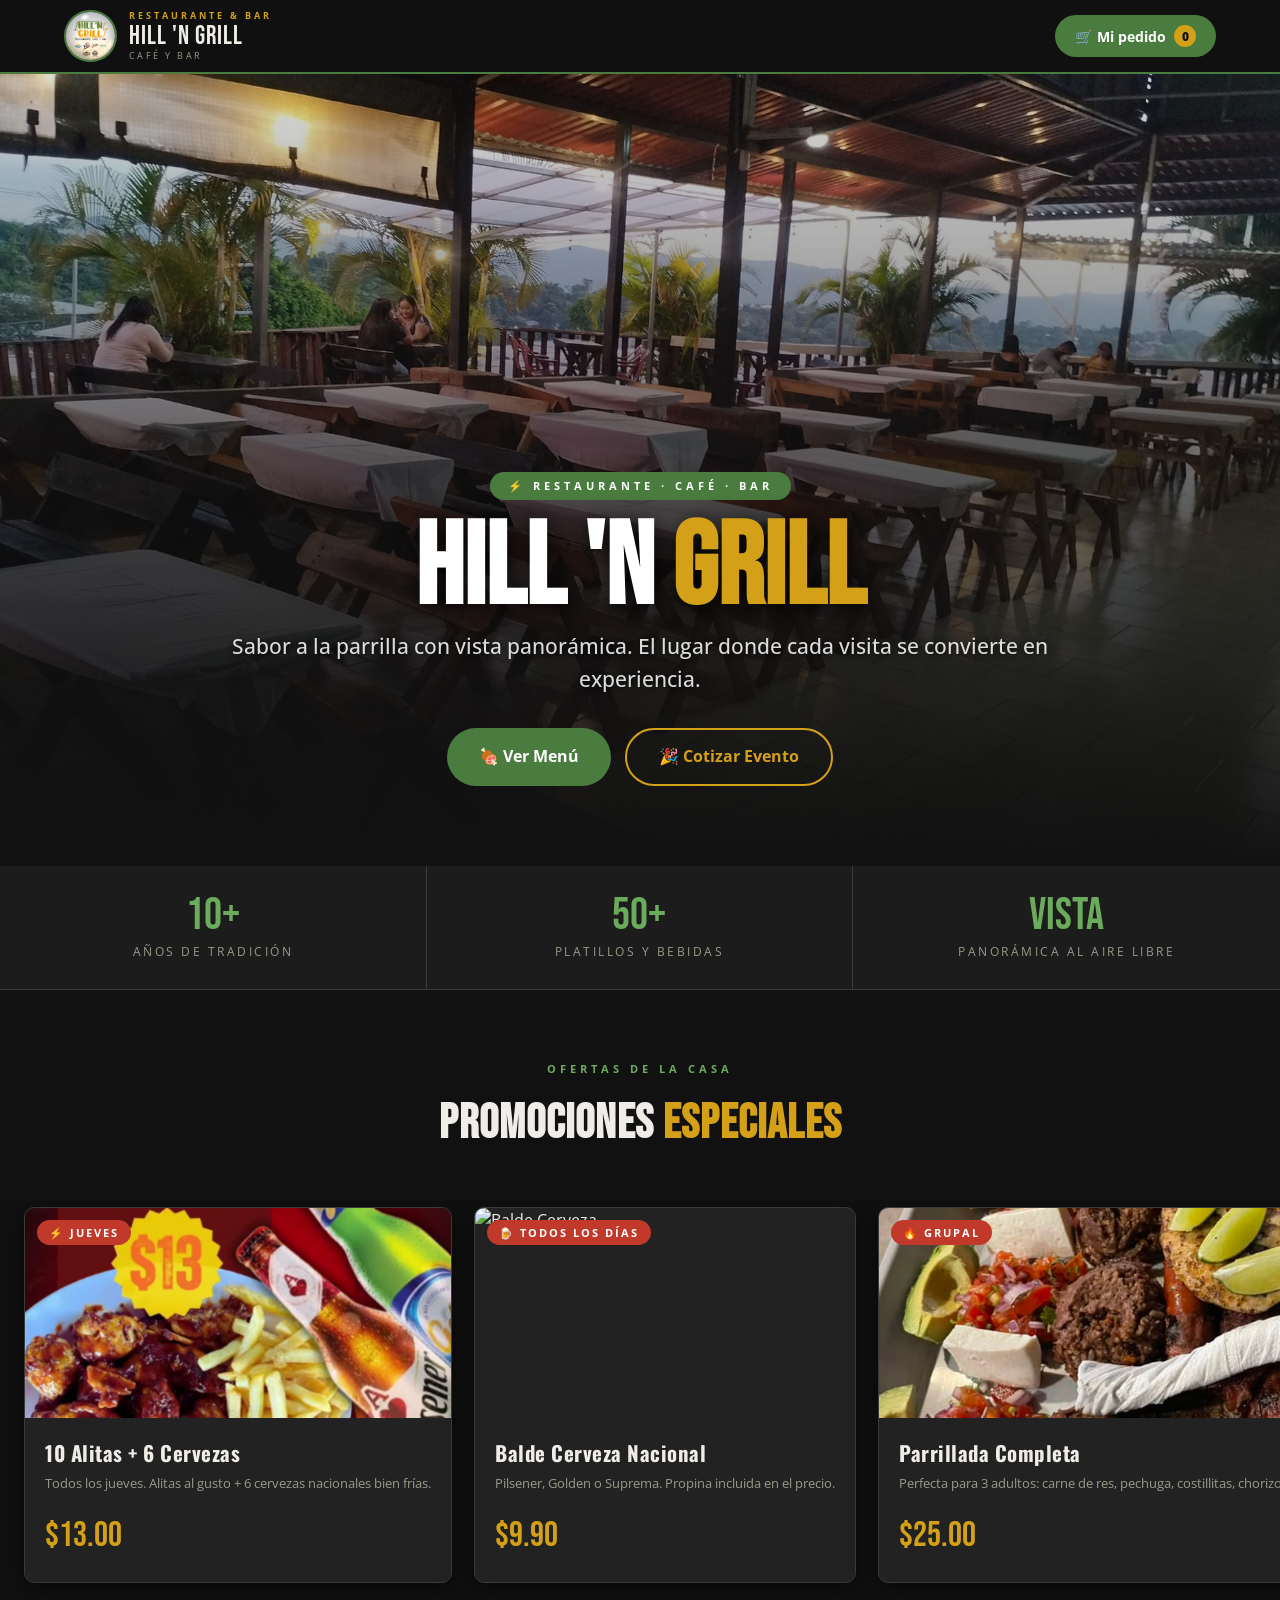
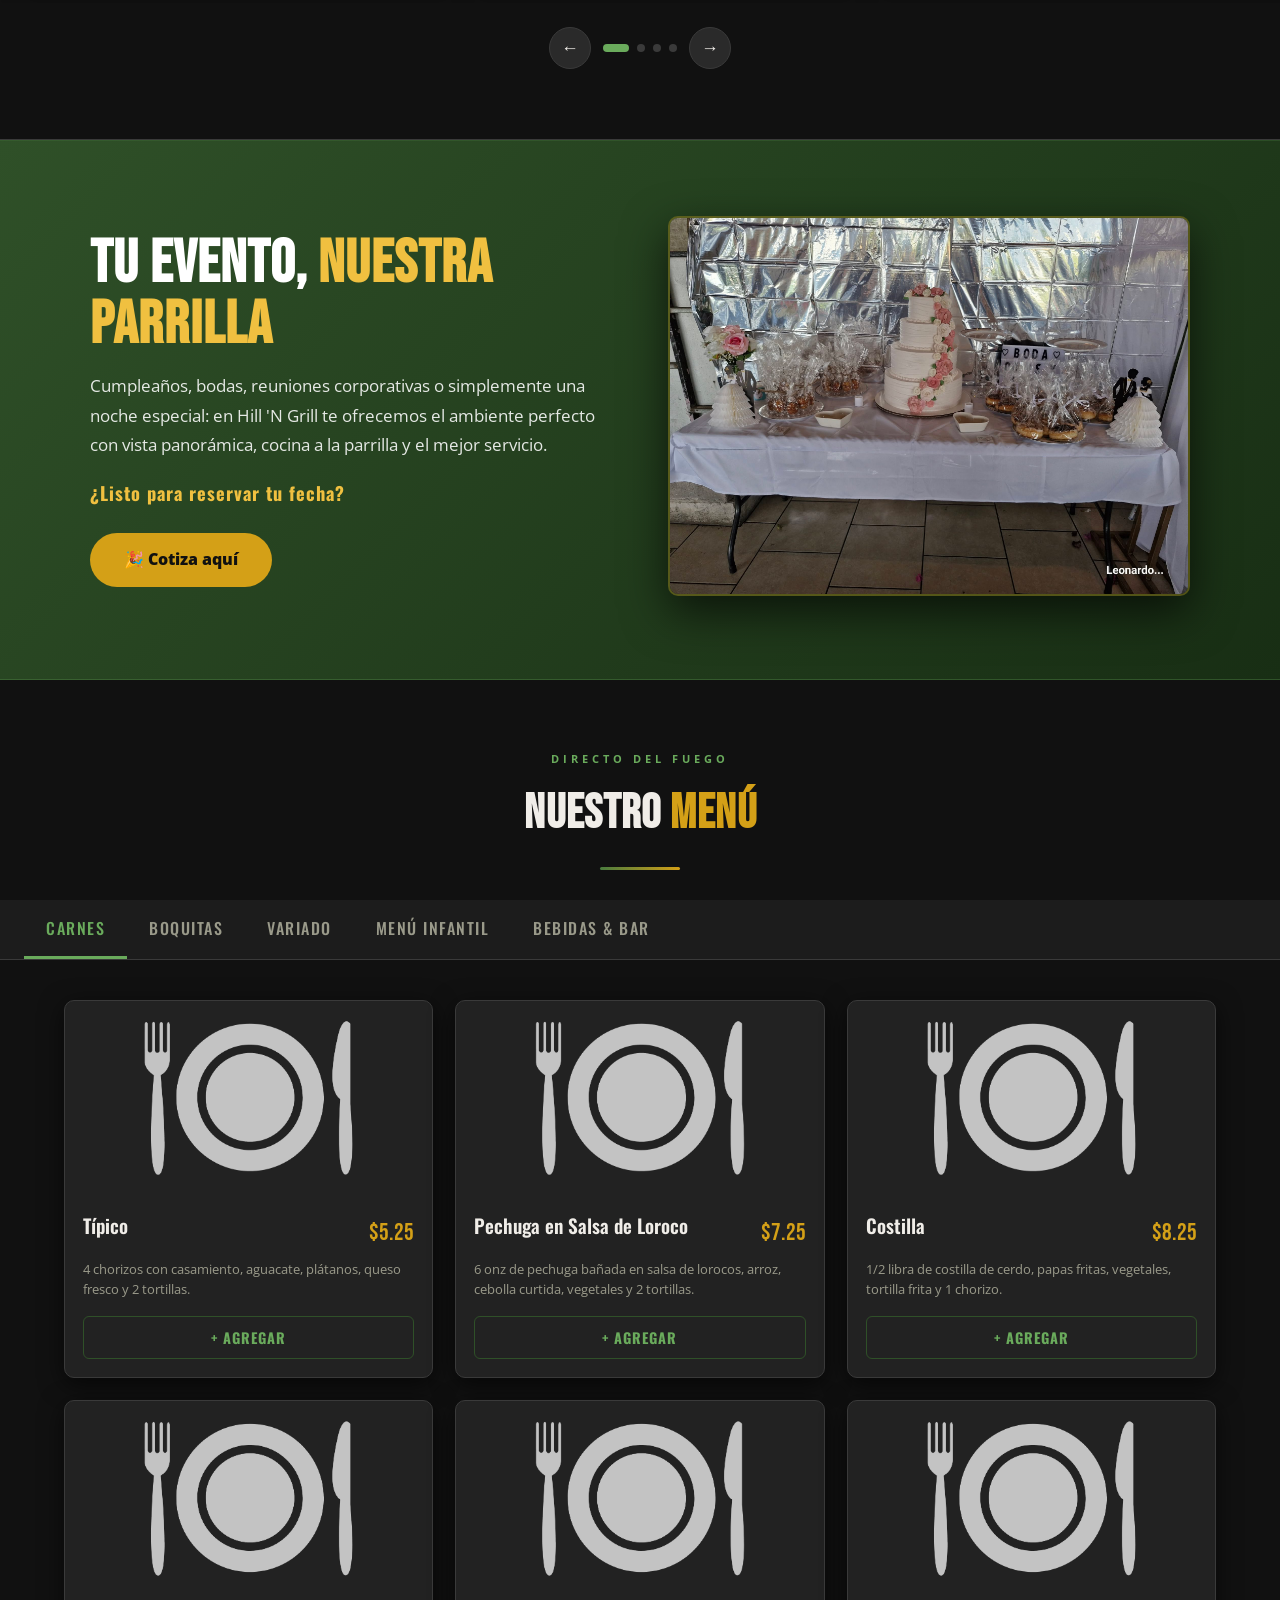
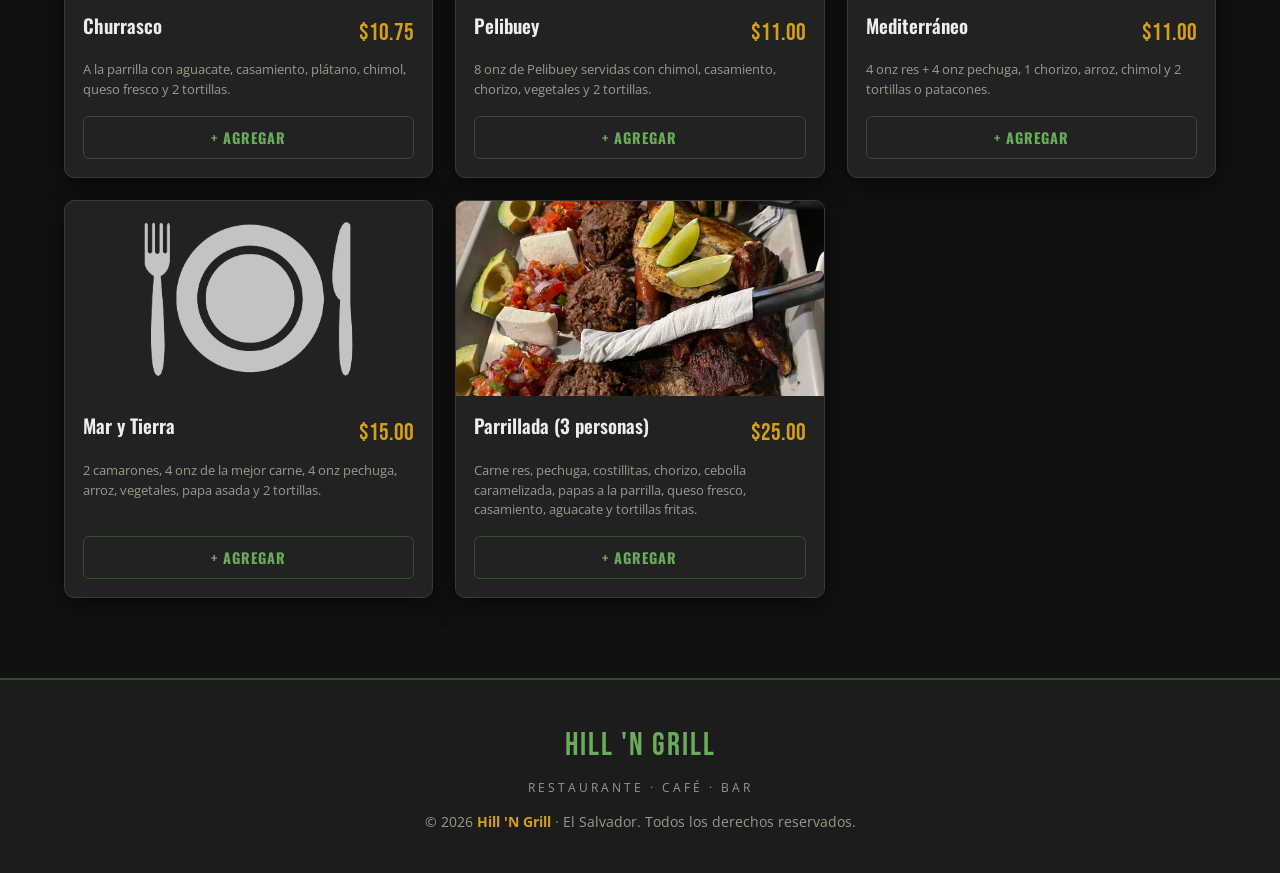
==== index.html @ b122e388 "Add files via upload" ====
<!DOCTYPE html>
<html lang="es">
<head>
    <meta charset="UTF-8">
    <meta name="viewport" content="width=device-width, initial-scale=1.0">
    <title>Hill 'N Grill | Restaurante, Café y Bar</title>
    <link rel="icon" type="image/jpg" href="img/logo.jpg">
    <link rel="stylesheet" href="style.css">
</head>
<body>

<header>
    <nav>
        <a href="#" class="logo-container">
            <img src="img/logo.jpg" alt="Hill N Grill" class="logo-img">
            <div class="logo-text-wrap">
                <span class="logo-tag">Restaurante & Bar</span>
                <span class="logo-name">Hill 'N Grill</span>
                <span class="logo-sub">Café y Bar</span>
            </div>
        </a>
        <button class="cart-btn" onclick="toggleCart()">
            🛒 Mi pedido <span class="cart-badge" id="cart-count">0</span>
        </button>
    </nav>
</header>

<main>
    <!-- HERO -->
    <section class="hero">
        <div class="hero-content">
            <span class="hero-badge">⚡ Restaurante · Café · Bar</span>
            <h1>Hill 'N <span>Grill</span></h1>
            <p class="hero-tagline">Sabor a la parrilla con vista panorámica. El lugar donde cada visita se convierte en experiencia.</p>
            <div class="hero-ctas">
                <a href="#menu" class="btn-primary">🍖 Ver Menú</a>
                <a href="cotizar/index.html" class="btn-outline">🎉 Cotizar Evento</a>
            </div>
        </div>
    </section>

    <!-- STATS -->
    <div class="stats-strip">
        <div class="stat-item">
            <div class="stat-num">10+</div>
            <div class="stat-label">Años de tradición</div>
        </div>
        <div class="stat-item">
            <div class="stat-num">50+</div>
            <div class="stat-label">Platillos y bebidas</div>
        </div>
        <div class="stat-item">
            <div class="stat-num">Vista</div>
            <div class="stat-label">Panorámica al aire libre</div>
        </div>
    </div>

    <!-- PROMOS CAROUSEL -->
    <section class="carousel-section">
        <div class="carousel-header">
            <span class="section-eyebrow">Ofertas de la casa</span>
            <h2 class="section-title">Promociones <span>Especiales</span></h2>
        </div>
        <div class="carousel-wrapper">
            <div class="carousel-track" id="carousel-track">

                <div class="promo-card">
                    <div class="promo-img-wrap">
                        <img src="img/promo.png" alt="Jueves de Alitas">
                        <span class="promo-tag">⚡ Jueves</span>
                    </div>
                    <div class="promo-body">
                        <h3 class="promo-title">10 Alitas + 6 Cervezas</h3>
                        <p class="promo-desc">Todos los jueves. Alitas al gusto + 6 cervezas nacionales bien frías.</p>
                        <div class="promo-price">$13.00</div>
                    </div>
                </div>

                <div class="promo-card">
                    <div class="promo-img-wrap">
                        <img src="img/promo_2.jpg" alt="Balde Cerveza">
                        <span class="promo-tag">🍺 Todos los días</span>
                    </div>
                    <div class="promo-body">
                        <h3 class="promo-title">Balde Cerveza Nacional</h3>
                        <p class="promo-desc">Pilsener, Golden o Suprema. Propina incluida en el precio.</p>
                        <div class="promo-price">$9.90</div>
                    </div>
                </div>

                <div class="promo-card">
                    <div class="promo-img-wrap">
                        <img src="img/parrillada.jpg" alt="Parrillada">
                        <span class="promo-tag">🔥 Grupal</span>
                    </div>
                    <div class="promo-body">
                        <h3 class="promo-title">Parrillada Completa</h3>
                        <p class="promo-desc">Perfecta para 3 adultos: carne de res, pechuga, costillitas, chorizo y todos los acompañantes.</p>
                        <div class="promo-price">$25.00</div>
                    </div>
                </div>

                <div class="promo-card">
                    <div class="promo-img-wrap">
                        <img src="img/food.png" alt="Michelada">
                        <span class="promo-tag">🌶 Especial</span>
                    </div>
                    <div class="promo-body">
                        <h3 class="promo-title">Michelada Artesanal</h3>
                        <p class="promo-desc">Mix michelada de la casa con tu cerveza favorita. La combinación perfecta.</p>
                        <div class="promo-price">$3.00</div>
                    </div>
                </div>

            </div>
        </div>
        <div class="carousel-controls">
            <button class="c-btn" onclick="moveCarousel(-1)">←</button>
            <div class="carousel-dots" id="carousel-dots"></div>
            <button class="c-btn" onclick="moveCarousel(1)">→</button>
        </div>
    </section>

    <!-- EVENTS -->
    <section class="events-section">
        <div class="events-content">
            <div class="events-text">
                <h2>Tu Evento, <span>Nuestra Parrilla</span></h2>
                <p>Cumpleaños, bodas, reuniones corporativas o simplemente una noche especial: en Hill 'N Grill te ofrecemos el ambiente perfecto con vista panorámica, cocina a la parrilla y el mejor servicio.</p>
                <h3>¿Listo para reservar tu fecha?</h3>
                <a href="cotizar/index.html" class="btn-event">🎉 Cotiza aquí</a>
            </div>
            <div class="events-image">
                <img src="img/boda.jpg" alt="Eventos en Hill N Grill">
            </div>
        </div>
    </section>

    <!-- MENU -->
    <section class="menu-section" id="menu">
        <div class="menu-header">
            <span class="section-eyebrow">Directo del fuego</span>
            <h2 class="section-title">Nuestro <span>Menú</span></h2>
            <div class="divider"></div>
        </div>

        <div class="category-tabs">
            <button class="tab-btn active" onclick="openTab(event,'tab-carnes')">Carnes</button>
            <button class="tab-btn" onclick="openTab(event,'tab-boquitas')">Boquitas</button>
            <button class="tab-btn" onclick="openTab(event,'tab-variado')">Variado</button>
            <button class="tab-btn" onclick="openTab(event,'tab-infantil')">Menú Infantil</button>
            <button class="tab-btn" onclick="openTab(event,'tab-bebidas')">Bebidas & Bar</button>
        </div>

        <div class="menu-wrapper">

            <!-- CARNES -->
            <div id="tab-carnes" class="menu-tab active">
                <div class="menu-grid">
                    <div class="product-card"><img src="img/food.png" alt="Típico" class="product-img"><div class="product-info"><div class="card-header"><span class="product-title">Típico</span><span class="product-price">$5.25</span></div><p class="product-desc">4 chorizos con casamiento, aguacate, plátanos, queso fresco y 2 tortillas.</p><button class="btn-add" onclick="addToCart('car-1','Típico',5.25)">+ Agregar</button></div></div>
                    <div class="product-card"><img src="img/food.png" alt="Pechuga" class="product-img"><div class="product-info"><div class="card-header"><span class="product-title">Pechuga en Salsa de Loroco</span><span class="product-price">$7.25</span></div><p class="product-desc">6 onz de pechuga bañada en salsa de lorocos, arroz, cebolla curtida, vegetales y 2 tortillas.</p><button class="btn-add" onclick="addToCart('car-2','Pechuga Loroco',7.25)">+ Agregar</button></div></div>
                    <div class="product-card"><img src="img/food.png" alt="Costilla" class="product-img"><div class="product-info"><div class="card-header"><span class="product-title">Costilla</span><span class="product-price">$8.25</span></div><p class="product-desc">1/2 libra de costilla de cerdo, papas fritas, vegetales, tortilla frita y 1 chorizo.</p><button class="btn-add" onclick="addToCart('car-3','Costilla',8.25)">+ Agregar</button></div></div>
                    <div class="product-card"><img src="img/food.png" alt="Churrasco" class="product-img"><div class="product-info"><div class="card-header"><span class="product-title">Churrasco</span><span class="product-price">$10.75</span></div><p class="product-desc">A la parrilla con aguacate, casamiento, plátano, chimol, queso fresco y 2 tortillas.</p><button class="btn-add" onclick="addToCart('car-4','Churrasco',10.75)">+ Agregar</button></div></div>
                    <div class="product-card"><img src="img/food.png" alt="Pelibuey" class="product-img"><div class="product-info"><div class="card-header"><span class="product-title">Pelibuey</span><span class="product-price">$11.00</span></div><p class="product-desc">8 onz de Pelibuey servidas con chimol, casamiento, chorizo, vegetales y 2 tortillas.</p><button class="btn-add" onclick="addToCart('car-5','Pelibuey',11.00)">+ Agregar</button></div></div>
                    <div class="product-card"><img src="img/food.png" alt="Mediterráneo" class="product-img"><div class="product-info"><div class="card-header"><span class="product-title">Mediterráneo</span><span class="product-price">$11.00</span></div><p class="product-desc">4 onz res + 4 onz pechuga, 1 chorizo, arroz, chimol y 2 tortillas o patacones.</p><button class="btn-add" onclick="addToCart('car-6','Mediterráneo',11.00)">+ Agregar</button></div></div>
                    <div class="product-card"><img src="img/food.png" alt="Mar y Tierra" class="product-img"><div class="product-info"><div class="card-header"><span class="product-title">Mar y Tierra</span><span class="product-price">$15.00</span></div><p class="product-desc">2 camarones, 4 onz de la mejor carne, 4 onz pechuga, arroz, vegetales, papa asada y 2 tortillas.</p><button class="btn-add" onclick="addToCart('car-7','Mar y Tierra',15.00)">+ Agregar</button></div></div>
                    <div class="product-card"><img src="img/parrillada.jpg" alt="Parrillada" class="product-img"><div class="product-info"><div class="card-header"><span class="product-title">Parrillada (3 personas)</span><span class="product-price">$25.00</span></div><p class="product-desc">Carne res, pechuga, costillitas, chorizo, cebolla caramelizada, papas a la parrilla, queso fresco, casamiento, aguacate y tortillas fritas.</p><button class="btn-add" onclick="addToCart('car-8','Parrillada',25.00)">+ Agregar</button></div></div>
                </div>
            </div>

            <!-- BOQUITAS -->
            <div id="tab-boquitas" class="menu-tab">
                <div class="menu-grid">
                    <div class="product-card"><img src="img/food.png" alt="Pescaditas" class="product-img"><div class="product-info"><div class="card-header"><span class="product-title">Pescaditas</span><span class="product-price">$4.75</span></div><p class="product-desc">Con tortilla frita y ensalada.</p><button class="btn-add" onclick="addToCart('boq-1','Pescaditas',4.75)">+ Agregar</button></div></div>
                    <div class="product-card"><img src="img/food.png" alt="De Res" class="product-img"><div class="product-info"><div class="card-header"><span class="product-title">Boquita de Res</span><span class="product-price">$6.50</span></div><p class="product-desc">Trocitos de carne de res, chorizo, queso, frijoles y tortilla frita.</p><button class="btn-add" onclick="addToCart('boq-2','Boquita Res',6.50)">+ Agregar</button></div></div>
                    <div class="product-card"><img src="img/food.png" alt="Chicharrón" class="product-img"><div class="product-info"><div class="card-header"><span class="product-title">Chicharrón</span><span class="product-price">$7.25</span></div><p class="product-desc">Chicharrones, chorizo, queso, frijoles y tortilla frita.</p><button class="btn-add" onclick="addToCart('boq-3','Chicharrón',7.25)">+ Agregar</button></div></div>
                    <div class="product-card"><img src="img/food.png" alt="Peliboquitas" class="product-img"><div class="product-info"><div class="card-header"><span class="product-title">Peliboquitas</span><span class="product-price">$8.25</span></div><p class="product-desc">Trocitos de pelibuey, frijoles, queso, chorizo y tortilla frita.</p><button class="btn-add" onclick="addToCart('boq-4','Peliboquitas',8.25)">+ Agregar</button></div></div>
                    <div class="product-card"><img src="img/food.png" alt="Costillitas" class="product-img"><div class="product-info"><div class="card-header"><span class="product-title">Costillitas de Cerdo</span><span class="product-price">$8.50</span></div><p class="product-desc">Tomatada, jalapeño, chorizo, frijoles, queso y tortilla frita.</p><button class="btn-add" onclick="addToCart('boq-5','Costillitas Cerdo',8.50)">+ Agregar</button></div></div>
                    <div class="product-card"><img src="img/food.png" alt="Mixtas" class="product-img"><div class="product-info"><div class="card-header"><span class="product-title">Mixtas</span><span class="product-price">$10.25</span></div><p class="product-desc">Carne, frijoles, pollo, chicharrón, papitas fritas, queso y tortilla frita.</p><button class="btn-add" onclick="addToCart('boq-6','Mixtas',10.25)">+ Agregar</button></div></div>
                </div>
            </div>

            <!-- VARIADO -->
            <div id="tab-variado" class="menu-tab">
                <div class="menu-grid">
                    <div class="product-card"><img src="img/food.png" alt="Sopa" class="product-img"><div class="product-info"><div class="card-header"><span class="product-title">Sopa de Gallina</span><span class="product-price">$6.25</span></div><p class="product-desc">1/4 de gallina asada a las brazas con su sopita especial, aguacate, queso-cuajada y 2 tortillas.</p><button class="btn-add" onclick="addToCart('var-1','Sopa Gallina',6.25)">+ Agregar</button></div></div>
                    <div class="product-card"><img src="img/food.png" alt="Tacos" class="product-img"><div class="product-info"><div class="card-header"><span class="product-title">Orden de Tacos</span><span class="product-price">$6.75</span></div><p class="product-desc">Ricos taquitos de res, pollo o mixtos.</p><button class="btn-add" onclick="addToCart('var-2','Orden de Tacos',6.75)">+ Agregar</button></div></div>
                    <div class="product-card"><img src="img/food.png" alt="Coctel" class="product-img"><div class="product-info"><div class="card-header"><span class="product-title">Cóctel de Camarones</span><span class="product-price">$7.00</span></div><p class="product-desc">Camarones frescos en salsa rosa. Altamente recomendado.</p><button class="btn-add" onclick="addToCart('var-3','Cóctel Camarones',7.00)">+ Agregar</button></div></div>
                    <div class="product-card"><img src="img/food.png" alt="Pupusa" class="product-img"><div class="product-info"><div class="card-header"><span class="product-title">Pupusa F/Q y R</span><span class="product-price">$1.00</span></div><p class="product-desc">Frijoles, queso y revuelta. El manjar de siempre.</p><button class="btn-add" onclick="addToCart('var-4','Pupusa',1.00)">+ Agregar</button></div></div>
                    <div class="product-card"><img src="img/food.png" alt="Pupusa Especial" class="product-img"><div class="product-info"><div class="card-header"><span class="product-title">Pupusa Especialidad</span><span class="product-price">$1.50</span></div><p class="product-desc">Pregunta por la disponibilidad del día.</p><button class="btn-add" onclick="addToCart('var-5','Pupusa Especial',1.50)">+ Agregar</button></div></div>
                    <div class="product-card"><img src="img/food.png" alt="Extras" class="product-img"><div class="product-info"><div class="card-header"><span class="product-title">Extras</span><span class="product-price">$1.50</span></div><p class="product-desc">Tortilla c/frijoles, queso asado, queso frito, chorizo, costilla, caldo de camarón, sopita de gallina, papa al horno, camarones.</p>
                        <button class="btn-add" onclick="addToCart('ext-1','Extra Tortilla c/Frijoles',1.50)">+ Tortilla c/Frijoles</button>
                        <button class="btn-add" style="margin-top:5px" onclick="addToCart('ext-2','Extra Papa al Horno',1.50)">+ Papa al Horno</button>
                    </div></div>
                </div>
            </div>

            <!-- INFANTIL -->
            <div id="tab-infantil" class="menu-tab">
                <div class="menu-grid">
                    <div class="product-card"><img src="img/food.png" alt="Papitas" class="product-img"><div class="product-info"><div class="card-header"><span class="product-title">Papitas Fritas</span><span class="product-price">$2.25</span></div><p class="product-desc">Con queso rayado y ketchup.</p><button class="btn-add" onclick="addToCart('inf-1','Papitas Fritas Infantil',2.25)">+ Agregar</button></div></div>
                    <div class="product-card"><img src="img/food.png" alt="Nachitos" class="product-img"><div class="product-info"><div class="card-header"><span class="product-title">Nachitos</span><span class="product-price">$2.75</span></div><p class="product-desc">Crujientes y bien acompañados.</p><button class="btn-add" onclick="addToCart('inf-2','Nachitos Infantil',2.75)">+ Agregar</button></div></div>
                    <div class="product-card"><img src="img/food.png" alt="Hamburguesa Infantil" class="product-img"><div class="product-info"><div class="card-header"><span class="product-title">Hamburguesa Infantil</span><span class="product-price">$4.00</span></div><p class="product-desc">De res o pollo, con o sin queso cheddar.</p><button class="btn-add" onclick="addToCart('inf-3','Hamburguesa Infantil',4.00)">+ Agregar</button></div></div>
                    <div class="product-card"><img src="img/food.png" alt="Pizza" class="product-img"><div class="product-info"><div class="card-header"><span class="product-title">Pizza Infantil</span><span class="product-price">$4.00</span></div><p class="product-desc">Las clásicas: jamón o pepperoni.</p><button class="btn-add" onclick="addToCart('inf-4','Pizza Infantil',4.00)">+ Agregar</button></div></div>
                </div>
            </div>

            <!-- BEBIDAS -->
            <div id="tab-bebidas" class="menu-tab">
                <div class="menu-grid">
                    <div class="product-card"><img src="img/food.png" alt="Agua" class="product-img"><div class="product-info"><div class="card-header"><span class="product-title">Agua / Café / Té</span><span class="product-price">$0.75–$1.00</span></div>
                        <button class="btn-add" onclick="addToCart('beb-1','Botella de Agua',0.75)">+ Agua $0.75</button>
                        <button class="btn-add" style="margin-top:5px" onclick="addToCart('beb-2','Café/Té',1.00)">+ Café / Té $1.00</button>
                    </div></div>
                    <div class="product-card"><img src="img/food.png" alt="Refrescos" class="product-img"><div class="product-info"><div class="card-header"><span class="product-title">Sodas & Refrescos</span><span class="product-price">$1.00</span></div><p class="product-desc">Sodas, té helado o jugo de naranja ($2.00).</p>
                        <button class="btn-add" onclick="addToCart('beb-3','Soda/Refresco',1.00)">+ Soda $1.00</button>
                        <button class="btn-add" style="margin-top:5px" onclick="addToCart('beb-4','Jugo de Naranja',2.00)">+ Jugo Naranja $2.00</button>
                    </div></div>
                    <div class="product-card"><img src="img/food.png" alt="Frozen" class="product-img"><div class="product-info"><div class="card-header"><span class="product-title">Frozen & Cappuccino Ice</span><span class="product-price">$2.50</span></div><p class="product-desc">Frozen de fruta o café. Limonadas $1.50. Licuados $2.00.</p><button class="btn-add" onclick="addToCart('beb-5','Frozen',2.50)">+ Frozen $2.50</button></div></div>
                    <div class="product-card"><img src="img/promo_2.jpg" alt="Cervezas" class="product-img"><div class="product-info"><div class="card-header"><span class="product-title">Cervezas</span><span class="product-price">Desde $1.50</span></div><p class="product-desc">Golden, Pilsener, Suprema $1.50 · Corona, Modelo, Stella Artois $2.00 · Miller, Smirnoff Ice $2.25.</p>
                        <button class="btn-add" onclick="addToCart('cer-1','Pilsener/Golden/Suprema',1.50)">+ Nacional $1.50</button>
                        <button class="btn-add" style="margin-top:5px" onclick="addToCart('cer-2','Corona/Modelo',2.00)">+ Importada $2.00</button>
                    </div></div>
                    <div class="product-card"><img src="img/promo_2.jpg" alt="Baldes" class="product-img"><div class="product-info"><div class="card-header"><span class="product-title">Baldes de Cerveza</span><span class="product-price">Desde $8.00</span></div><p class="product-desc">De 6: $8–$10.80 · De 8: $10–$14 · Balde especial 6 cervezas nacionales: $9.90 (propina incluida).</p>
                        <button class="btn-add" onclick="addToCart('bal-1','Balde 6 Nacionales',9.90)">+ Balde Nacional $9.90</button>
                    </div></div>
                    <div class="product-card"><img src="img/promo.png" alt="Jueves Alitas" class="product-img"><div class="product-info"><div class="card-header"><span class="product-title">Jueves de Alitas</span><span class="product-price">$13.00</span></div><p class="product-desc">10 alitas + 6 cervezas nacionales. Solo los jueves.</p><button class="btn-add" onclick="addToCart('prm-1','Jueves Alitas + 6 Cervezas',13.00)">+ Agregar</button></div></div>
                </div>
            </div>

        </div>
    </section>
</main>

<footer>
    <div class="footer-inner">
        <div class="footer-logo">Hill 'N Grill</div>
        <div class="footer-sub">Restaurante · Café · Bar</div>
        <p class="footer-copy">© 2026 <strong>Hill 'N Grill</strong> · El Salvador. Todos los derechos reservados.</p>
    </div>
</footer>

<div id="cart-overlay" class="overlay" onclick="toggleCart()"></div>
<aside id="cart-sidebar" class="sidebar">
    <div class="sidebar-header">
        <h2>Tu Pedido</h2>
        <button class="btn-close" onclick="toggleCart()">✕</button>
    </div>
    <div class="sidebar-body">
        <div id="cart-items" class="cart-items-container"></div>
        <div id="checkout-form" class="checkout-form">
            <h3>Datos del Pedido</h3>
            <label class="form-label" for="client-name">Tu Nombre:</label>
            <input type="text" id="client-name" class="form-input" placeholder="Ej: Carlos López">
            <label class="form-label" for="delivery-method">Método:</label>
            <select id="delivery-method" class="form-input">
                <option value="">Seleccione...</option>
                <option value="delivery">Delivery</option>
                <option value="pickup">Para llevar</option>
                <option value="mesa">Mesa en restaurante</option>
            </select>
            <label class="form-label" for="location-details">Dirección / Notas / Nro de Mesa:</label>
            <textarea id="location-details" class="form-input" style="min-height:60px" placeholder="Dirección, número de mesa o notas especiales..."></textarea>
            <label class="form-label" for="payment-method">Método de Pago:</label>
            <select id="payment-method" class="form-input" style="margin-bottom:0">
                <option value="Efectivo">Efectivo</option>
                <option value="Transferencia">Transferencia</option>
                <option value="Tarjeta">Tarjeta (POS)</option>
            </select>
        </div>
    </div>
    <div class="cart-footer">
        <button class="btn-empty" id="btn-empty" onclick="emptyCart()">🗑️ Vaciar carrito</button>
        <div class="cart-total-row">
            <span>Total:</span>
            <span id="cart-total">$0.00</span>
        </div>
        <button class="btn-whatsapp" id="btn-whatsapp" onclick="sendWhatsApp()">
            Confirmar por WhatsApp
        </button>
    </div>
</aside>

<script src="app.js"></script>
</body>
</html>
---- style.css ----
@import url('https://fonts.googleapis.com/css2?family=Oswald:wght@400;500;600;700&family=Open+Sans:wght@400;500;600;700&family=Bebas+Neue&display=swap');

:root {
    --green:       #4A7C3F;
    --green-dark:  #2F5028;
    --green-light: #6AAB5C;
    --amber:       #D4A017;
    --amber-light: #F0C040;
    --charcoal:    #1C1C1C;
    --dark:        #111111;
    --card-bg:     #222222;
    --surface:     #2A2A2A;
    --text:        #F0EDE8;
    --text-muted:  #9A9A8A;
    --border:      #3A3A3A;
    --red:         #C0392B;
    --shadow:      0 6px 24px rgba(0,0,0,0.6);
    --radius:      10px;
    --radius-sm:   6px;
}
* { box-sizing: border-box; margin: 0; padding: 0; scroll-behavior: smooth; }
body { font-family: 'Open Sans', sans-serif; background: var(--dark); color: var(--text); line-height: 1.6; overflow-x: hidden; }

/* HEADER */
header { background: rgba(17,17,17,0.97); border-bottom: 2px solid var(--green); position: sticky; top: 0; z-index: 200; backdrop-filter: blur(8px); }
nav { max-width: 1200px; margin: 0 auto; padding: 0 24px; display: flex; justify-content: space-between; align-items: center; height: 72px; }
.logo-container { display: flex; align-items: center; gap: 12px; text-decoration: none; }
.logo-img { height: 52px; width: auto; object-fit: contain; border-radius: 50%; border: 2px solid var(--green); }
.logo-text-wrap { display: flex; flex-direction: column; line-height: 1.15; }
.logo-tag { font-size: 0.58rem; font-weight: 700; letter-spacing: 3px; text-transform: uppercase; color: var(--amber); }
.logo-name { font-family: 'Bebas Neue', sans-serif; font-size: 1.6rem; color: var(--text); letter-spacing: 1px; }
.logo-sub { font-size: 0.55rem; letter-spacing: 2.5px; text-transform: uppercase; color: var(--text-muted); }
.cart-btn { display: flex; align-items: center; gap: 8px; background: var(--green); color: #fff; border: none; padding: 10px 20px; border-radius: 50px; cursor: pointer; font-weight: 700; font-size: 0.9rem; transition: all 0.2s; font-family: 'Open Sans', sans-serif; }
.cart-btn:hover { background: var(--green-dark); transform: scale(1.03); }
.cart-badge { background: var(--amber); color: var(--dark); font-size: 0.72rem; font-weight: 800; min-width: 22px; height: 22px; border-radius: 50px; display: flex; align-items: center; justify-content: center; }

/* HERO */
.hero { position: relative; min-height: 88vh; background: linear-gradient(to bottom, rgba(17,17,17,0.15) 0%, rgba(17,17,17,0.65) 55%, rgba(17,17,17,1) 100%), url('img/fondo.jpg') center/cover no-repeat; display: flex; flex-direction: column; justify-content: flex-end; padding: 0 24px 80px; text-align: center; }
.hero-badge { display: inline-block; background: var(--green); color: #fff; font-size: 0.7rem; font-weight: 700; letter-spacing: 4px; text-transform: uppercase; padding: 5px 18px; border-radius: 50px; margin-bottom: 18px; }
.hero-content { max-width: 820px; margin: 0 auto; }
.hero h1 { font-family: 'Bebas Neue', sans-serif; font-size: clamp(3.2rem, 9vw, 7.5rem); color: #fff; line-height: 0.9; text-shadow: 3px 3px 25px rgba(0,0,0,0.9); margin-bottom: 8px; }
.hero h1 span { color: var(--amber); }
.hero-tagline { font-size: clamp(1rem, 2.5vw, 1.3rem); color: rgba(255,255,255,0.85); text-shadow: 1px 1px 6px rgba(0,0,0,0.8); margin-bottom: 32px; font-weight: 500; }
.hero-ctas { display: flex; gap: 14px; justify-content: center; flex-wrap: wrap; }
.btn-primary { background: var(--green); color: #fff; padding: 14px 32px; border-radius: 50px; font-weight: 700; font-size: 1rem; text-decoration: none; border: none; cursor: pointer; transition: all 0.25s; display: inline-flex; align-items: center; gap: 8px; font-family: 'Open Sans', sans-serif; }
.btn-primary:hover { background: var(--green-dark); transform: translateY(-3px); box-shadow: 0 8px 20px rgba(74,124,63,0.5); }
.btn-outline { background: transparent; color: var(--amber); padding: 14px 32px; border-radius: 50px; font-weight: 700; font-size: 1rem; text-decoration: none; border: 2px solid var(--amber); cursor: pointer; transition: all 0.25s; display: inline-flex; align-items: center; gap: 8px; font-family: 'Open Sans', sans-serif; }
.btn-outline:hover { background: var(--amber); color: var(--dark); transform: translateY(-3px); }

/* STATS STRIP */
.stats-strip { display: grid; grid-template-columns: repeat(3, 1fr); background: var(--charcoal); border-bottom: 1px solid var(--border); }
.stat-item { padding: 28px 20px; text-align: center; border-right: 1px solid var(--border); }
.stat-item:last-child { border-right: none; }
.stat-num { font-family: 'Bebas Neue', sans-serif; font-size: 2.8rem; color: var(--green-light); line-height: 1; }
.stat-label { font-size: 0.72rem; color: var(--text-muted); letter-spacing: 2.5px; text-transform: uppercase; margin-top: 4px; }

/* CAROUSEL */
.carousel-section { background: var(--dark); padding: 70px 0; border-bottom: 1px solid var(--border); overflow: hidden; }
.carousel-header { text-align: center; margin-bottom: 36px; padding: 0 24px; }
.section-eyebrow { font-size: 0.7rem; font-weight: 700; letter-spacing: 4px; text-transform: uppercase; color: var(--green-light); margin-bottom: 8px; display: block; }
.section-title { font-family: 'Bebas Neue', sans-serif; font-size: clamp(2rem, 4vw, 3rem); color: var(--text); letter-spacing: 1px; }
.section-title span { color: var(--amber); }
.carousel-wrapper { position: relative; overflow: hidden; }
.carousel-track { display: flex; gap: 22px; transition: transform 0.45s cubic-bezier(0.25,0.46,0.45,0.94); padding: 8px 24px 20px; }
.promo-card { min-width: 310px; flex-shrink: 0; background: var(--card-bg); border-radius: var(--radius); border: 1px solid var(--border); overflow: hidden; box-shadow: var(--shadow); transition: transform 0.3s, border-color 0.3s; }
.promo-card:hover { transform: translateY(-6px); border-color: var(--green); }
.promo-img-wrap { position: relative; height: 210px; overflow: hidden; }
.promo-img-wrap img { width: 100%; height: 100%; object-fit: cover; transition: transform 0.45s; }
.promo-card:hover .promo-img-wrap img { transform: scale(1.06); }
.promo-tag { position: absolute; top: 12px; left: 12px; background: var(--red); color: #fff; font-size: 0.68rem; font-weight: 700; letter-spacing: 2px; text-transform: uppercase; padding: 4px 12px; border-radius: 50px; }
.promo-body { padding: 18px 20px; }
.promo-title { font-family: 'Oswald', sans-serif; font-size: 1.3rem; color: var(--text); margin-bottom: 5px; letter-spacing: 0.5px; }
.promo-desc { font-size: 0.83rem; color: var(--text-muted); margin-bottom: 14px; line-height: 1.5; }
.promo-price { font-family: 'Bebas Neue', sans-serif; font-size: 2.2rem; color: var(--amber); }
.promo-price small { font-size: 1rem; color: var(--text-muted); font-family: 'Open Sans', sans-serif; font-weight: 400; }
.carousel-controls { display: flex; justify-content: center; align-items: center; gap: 12px; margin-top: 24px; padding: 0 24px; }
.c-btn { width: 42px; height: 42px; border-radius: 50%; background: var(--surface); border: 1px solid var(--border); color: var(--text); cursor: pointer; font-size: 1.1rem; transition: all 0.2s; display: flex; align-items: center; justify-content: center; }
.c-btn:hover { background: var(--green); border-color: var(--green); }
.carousel-dots { display: flex; gap: 8px; }
.dot { width: 8px; height: 8px; border-radius: 50%; background: var(--border); cursor: pointer; transition: all 0.25s; border: none; }
.dot.active { background: var(--green-light); width: 26px; border-radius: 4px; }

/* EVENTS */
.events-section { background: linear-gradient(135deg, var(--green-dark) 0%, #182E14 100%); padding: 75px 24px; border-top: 1px solid rgba(74,124,63,0.4); border-bottom: 1px solid rgba(74,124,63,0.4); }
.events-content { max-width: 1100px; margin: 0 auto; display: flex; align-items: center; gap: 55px; }
.events-text { flex: 1; }
.events-text h2 { font-family: 'Bebas Neue', sans-serif; font-size: clamp(2.4rem,5vw,3.8rem); color: #fff; margin-bottom: 16px; letter-spacing: 1px; line-height: 1; }
.events-text h2 span { color: var(--amber-light); }
.events-text p { font-size: 1.05rem; color: rgba(255,255,255,0.88); line-height: 1.75; margin-bottom: 18px; }
.events-text h3 { font-family: 'Oswald', sans-serif; font-size: 1.15rem; color: var(--amber-light); margin-bottom: 26px; letter-spacing: 1px; }
.btn-event { background: var(--amber); color: var(--dark); font-weight: 800; font-size: 1rem; padding: 14px 34px; border: none; border-radius: 50px; cursor: pointer; transition: all 0.2s; text-decoration: none; display: inline-block; font-family: 'Open Sans', sans-serif; }
.btn-event:hover { transform: scale(1.05); background: var(--amber-light); box-shadow: 0 6px 20px rgba(212,160,23,0.45); }
.events-image { flex: 1; }
.events-image img { width: 100%; max-height: 380px; object-fit: cover; border-radius: var(--radius); box-shadow: 0 16px 45px rgba(0,0,0,0.65); border: 2px solid rgba(212,160,23,0.3); }

/* MENU */
.menu-section { background: var(--dark); padding: 70px 0 40px; }
.menu-header { text-align: center; padding: 0 24px 30px; }
.divider { width: 80px; height: 3px; background: linear-gradient(90deg, var(--green), var(--amber)); margin: 14px auto 0; border-radius: 3px; }
.category-tabs { display: flex; overflow-x: auto; white-space: nowrap; background: var(--charcoal); padding: 0 24px; position: sticky; top: 72px; z-index: 100; border-bottom: 1px solid var(--border); scrollbar-width: none; }
.category-tabs::-webkit-scrollbar { display: none; }
.tab-btn { background: transparent; color: var(--text-muted); border: none; font-family: 'Oswald', sans-serif; font-size: 1rem; font-weight: 500; text-transform: uppercase; letter-spacing: 1.5px; padding: 16px 22px; cursor: pointer; border-bottom: 3px solid transparent; transition: all 0.2s; white-space: nowrap; }
.tab-btn:hover { color: var(--text); }
.tab-btn.active { color: var(--green-light); border-bottom-color: var(--green-light); }
.menu-tab { display: none; animation: fadeSlide 0.35s ease; }
.menu-tab.active { display: block; }
@keyframes fadeSlide { from { opacity: 0; transform: translateY(12px); } to { opacity: 1; transform: translateY(0); } }
.menu-wrapper { max-width: 1200px; margin: 0 auto; padding: 40px 24px; }
.menu-grid { display: grid; grid-template-columns: repeat(auto-fill, minmax(285px, 1fr)); gap: 22px; }
.product-card { background: var(--card-bg); border-radius: var(--radius); border: 1px solid var(--border); display: flex; flex-direction: column; overflow: hidden; box-shadow: var(--shadow); transition: transform 0.25s, border-color 0.25s; }
.product-card:hover { transform: translateY(-5px); border-color: var(--green); }
.product-img { width: 100%; height: 195px; object-fit: cover; }
.product-info { padding: 18px; display: flex; flex-direction: column; flex-grow: 1; }
.card-header { display: flex; justify-content: space-between; align-items: flex-start; margin-bottom: 8px; gap: 10px; }
.product-title { font-family: 'Oswald', sans-serif; font-size: 1.2rem; color: var(--text); font-weight: 600; line-height: 1.2; }
.product-price { font-family: 'Bebas Neue', sans-serif; font-size: 1.5rem; color: var(--amber); white-space: nowrap; }
.product-desc { color: var(--text-muted); font-size: 0.83rem; margin-bottom: 16px; flex-grow: 1; line-height: 1.5; }
.btn-add { width: 100%; background: transparent; color: var(--green-light); border: 1px solid var(--green-dark); padding: 10px; border-radius: var(--radius-sm); cursor: pointer; font-size: 0.9rem; font-weight: 700; transition: all 0.2s; font-family: 'Oswald', sans-serif; letter-spacing: 1px; text-transform: uppercase; }
.btn-add:hover { background: var(--green); color: #fff; border-color: var(--green); }

/* SIDEBAR */
.overlay { position: fixed; inset: 0; background: rgba(0,0,0,0.78); backdrop-filter: blur(4px); visibility: hidden; opacity: 0; transition: opacity 0.3s; z-index: 1000; }
.overlay.active { visibility: visible; opacity: 1; }
.sidebar { position: fixed; top: 0; right: -480px; width: 100%; max-width: 440px; height: 100dvh; background: var(--card-bg); z-index: 1001; display: flex; flex-direction: column; transition: right 0.35s ease; border-left: 2px solid var(--green); }
.sidebar.active { right: 0; }
.sidebar-header { padding: 20px 24px; background: var(--dark); border-bottom: 1px solid var(--border); display: flex; justify-content: space-between; align-items: center; }
.sidebar-header h2 { font-family: 'Bebas Neue', sans-serif; font-size: 1.8rem; color: var(--green-light); letter-spacing: 1px; }
.btn-close { background: transparent; border: none; color: var(--text); font-size: 1.5rem; cursor: pointer; }
.sidebar-body { flex: 1; overflow-y: auto; display: flex; flex-direction: column; }
.cart-items-container { padding: 20px 24px; flex-shrink: 0; }
.cart-item { display: flex; flex-direction: column; border-bottom: 1px solid var(--border); padding-bottom: 12px; margin-bottom: 12px; }
.cart-item-title { font-family: 'Oswald', sans-serif; font-weight: 600; font-size: 1rem; }
.cart-item-controls { display: flex; justify-content: space-between; align-items: center; margin-top: 8px; }
.qty-controls { display: flex; align-items: center; gap: 6px; }
.qty-btn { background: var(--surface); border: 1px solid var(--border); color: var(--text); width: 30px; height: 30px; border-radius: 4px; cursor: pointer; transition: all 0.2s; }
.qty-btn:hover { background: var(--green); border-color: var(--green); }
.item-price { color: var(--amber); font-family: 'Bebas Neue', sans-serif; font-size: 1.3rem; }
.checkout-form { padding: 20px 24px; border-top: 1px solid var(--border); background: var(--dark); }
.checkout-form h3 { font-family: 'Oswald', sans-serif; color: var(--green-light); margin-bottom: 16px; font-size: 1.15rem; letter-spacing: 1px; text-transform: uppercase; }
.form-label { font-size: 0.82rem; color: var(--text-muted); display: block; margin-bottom: 5px; font-weight: 600; }
.form-input { width: 100%; margin-bottom: 14px; padding: 10px 12px; background: var(--surface); border: 1px solid var(--border); color: var(--text); border-radius: var(--radius-sm); font-family: 'Open Sans', sans-serif; font-size: 0.9rem; }
.form-input:focus { border-color: var(--green); outline: none; }
.cart-footer { padding: 18px 24px; background: var(--dark); border-top: 1px solid var(--border); }
.cart-total-row { display: flex; justify-content: space-between; align-items: center; font-size: 1.1rem; font-weight: 700; margin-bottom: 14px; }
.cart-total-row span:last-child { font-family: 'Bebas Neue', sans-serif; font-size: 1.8rem; color: var(--amber); }
.btn-whatsapp { width: 100%; background: #25D366; color: #000; border: none; padding: 14px; border-radius: var(--radius-sm); font-weight: 800; cursor: pointer; display: flex; justify-content: center; gap: 10px; font-size: 1rem; transition: background 0.2s; font-family: 'Oswald', sans-serif; letter-spacing: 1px; text-transform: uppercase; }
.btn-whatsapp:hover { background: #1EBE5D; }
.btn-empty { width: 100%; background: transparent; color: #ff5252; border: 1px solid #ff5252; padding: 8px; border-radius: var(--radius-sm); margin-bottom: 10px; cursor: pointer; font-family: 'Open Sans', sans-serif; font-size: 0.85rem; }

/* FOOTER */
footer { background: var(--charcoal); border-top: 2px solid var(--green-dark); padding: 40px 24px; text-align: center; }
.footer-inner { max-width: 600px; margin: 0 auto; }
.footer-logo { font-family: 'Bebas Neue', sans-serif; font-size: 2rem; color: var(--green-light); letter-spacing: 2px; margin-bottom: 6px; }
.footer-sub { font-size: 0.75rem; color: var(--text-muted); letter-spacing: 3px; text-transform: uppercase; margin-bottom: 14px; }
.footer-copy { font-size: 0.85rem; color: var(--text-muted); }
.footer-copy strong { color: var(--amber); }

/* COTIZAR PAGE */
.quote-header { text-align: center; padding: 60px 24px 30px; background: linear-gradient(to bottom, rgba(17,17,17,0.4), var(--dark)), url('../img/boda.jpg') center/cover no-repeat; min-height: 38vh; display: flex; flex-direction: column; justify-content: flex-end; border-bottom: 1px solid var(--border); }
.quote-header h1 { font-family: 'Bebas Neue', sans-serif; font-size: clamp(2rem,5vw,3.2rem); color: var(--amber); text-shadow: 2px 2px 8px rgba(0,0,0,0.9); margin-bottom: 10px; letter-spacing: 1px; }
.quote-header p { color: rgba(255,255,255,0.85); font-size: 1.1rem; text-shadow: 1px 1px 5px rgba(0,0,0,0.9); }
.quote-container { max-width: 700px; margin: -40px auto 60px; background: var(--card-bg); padding: 40px; border-radius: var(--radius); box-shadow: 0 10px 30px rgba(0,0,0,0.6); border: 1px solid var(--border); position: relative; z-index: 10; }
.form-group { margin-bottom: 20px; }
.form-group label { display: block; margin-bottom: 8px; color: var(--text); font-weight: 600; font-size: 0.95rem; }
.form-group input, .form-group select { width: 100%; padding: 12px 15px; background: var(--surface); border: 1px solid var(--border); color: var(--text); border-radius: var(--radius-sm); font-family: 'Open Sans', sans-serif; font-size: 1rem; transition: border-color 0.3s; }
.form-group input:focus, .form-group select:focus { outline: none; border-color: var(--green); }
.form-row { display: flex; gap: 20px; }
.form-row .form-group { flex: 1; }
.live-quote-box { background: var(--surface); border: 1px solid var(--amber); border-radius: var(--radius-sm); padding: 20px; margin-bottom: 20px; }
.live-quote-row { display: flex; justify-content: space-between; margin-bottom: 10px; color: var(--text-muted); font-size: 0.95rem; }
.live-quote-total { display: flex; justify-content: space-between; margin-top: 15px; padding-top: 15px; border-top: 1px solid var(--border); color: var(--amber); font-size: 1.3rem; font-weight: 700; }
.btn-submit { width: 100%; background: var(--amber); color: var(--dark); border: none; padding: 16px; font-size: 1.1rem; font-weight: 800; border-radius: var(--radius-sm); cursor: pointer; transition: all 0.3s; display: flex; justify-content: center; align-items: center; gap: 10px; font-family: 'Oswald', sans-serif; letter-spacing: 1px; text-transform: uppercase; }
.btn-submit:hover { background: var(--amber-light); transform: translateY(-2px); }
.btn-back { display: flex; align-items: center; gap: 8px; background: transparent; color: var(--text); border: 1px solid var(--border); padding: 8px 16px; border-radius: 50px; text-decoration: none; font-weight: 600; font-size: 0.9rem; transition: all 0.2s; }
.btn-back:hover { background: var(--surface); }

/* RESPONSIVE */
@media (max-width: 768px) {
    .events-content { flex-direction: column; gap: 28px; }
    .stats-strip { grid-template-columns: 1fr; }
    .stat-item { border-right: none; border-bottom: 1px solid var(--border); }
    .stat-item:last-child { border-bottom: none; }
    nav { padding: 0 16px; }
    .logo-name { font-size: 1.3rem; }
    .cart-btn { padding: 8px 14px; font-size: 0.82rem; }
    .menu-grid { grid-template-columns: 1fr; }
    .hero { min-height: 75vh; }
    .promo-card { min-width: 270px; }
    .hero-ctas { flex-direction: column; align-items: center; }
    .form-row { flex-direction: column; gap: 0; }
    .quote-container { padding: 25px; margin: 0 15px 40px; }
}
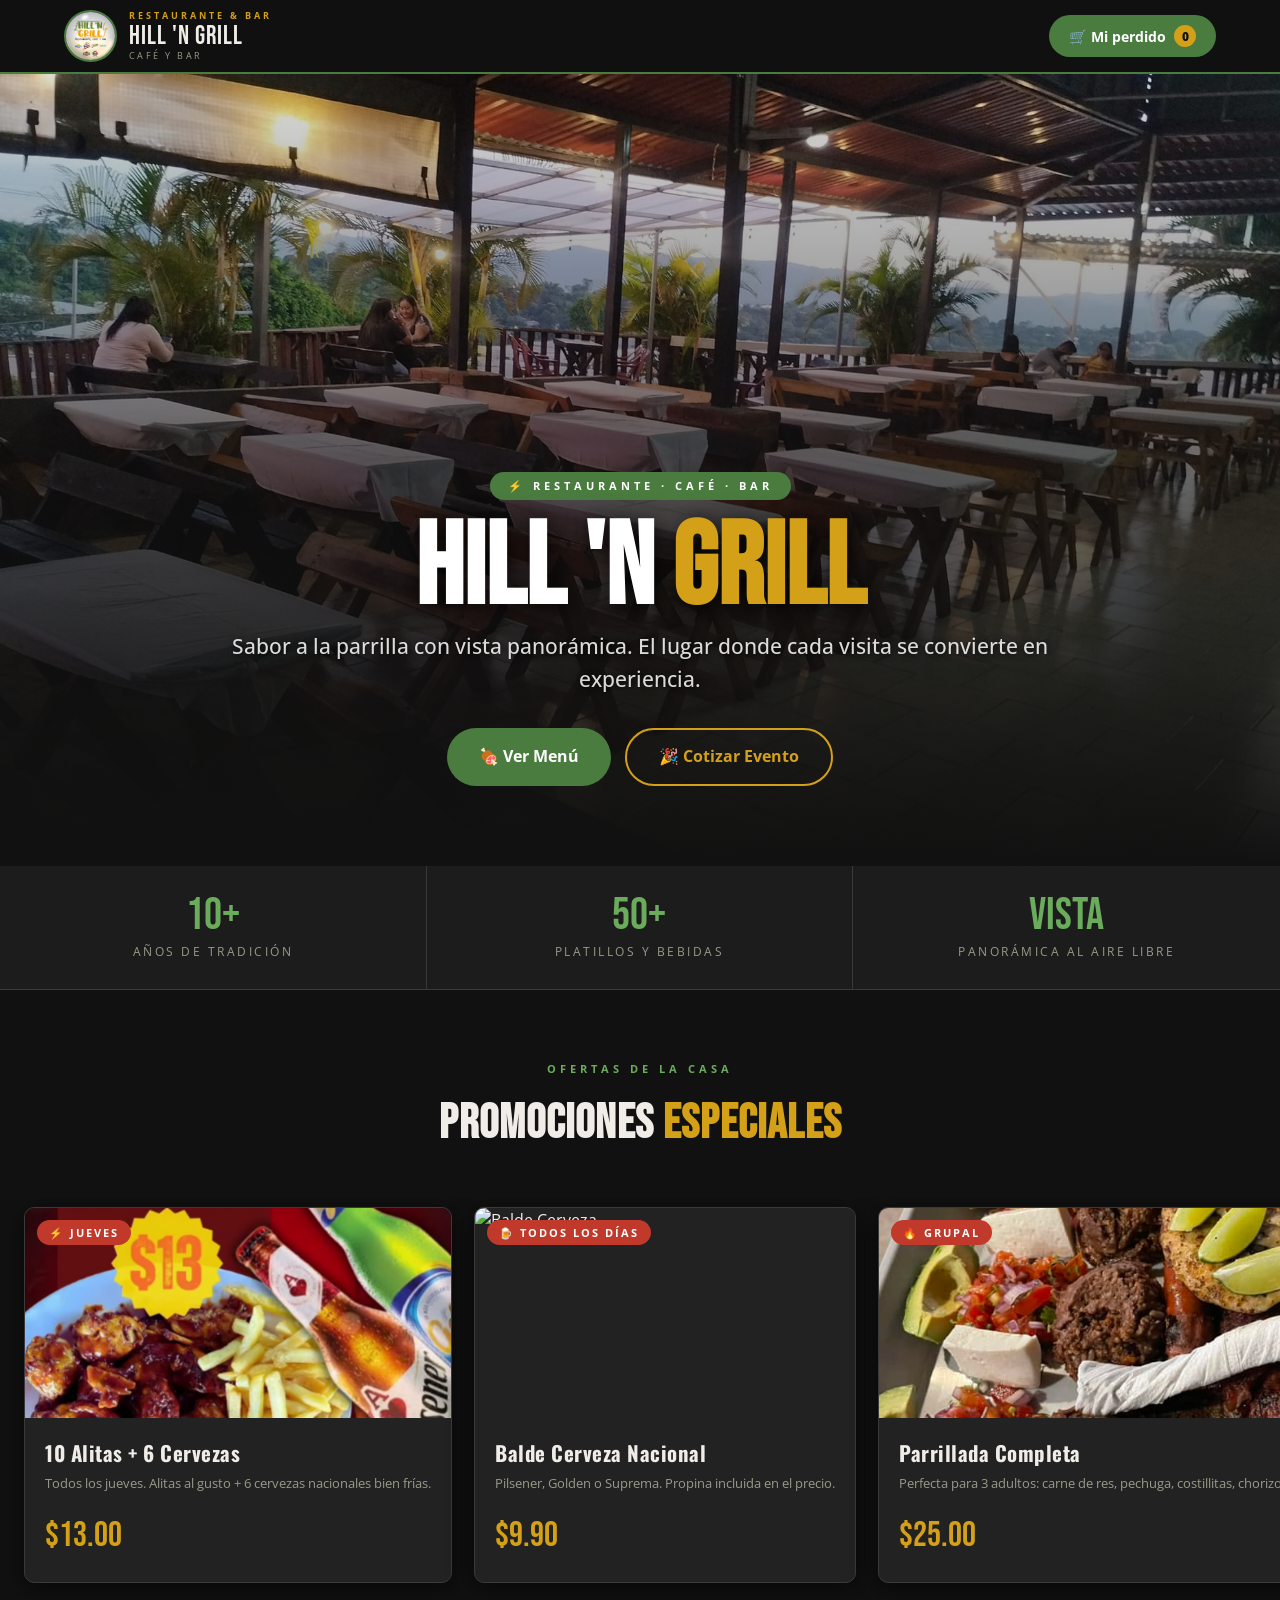
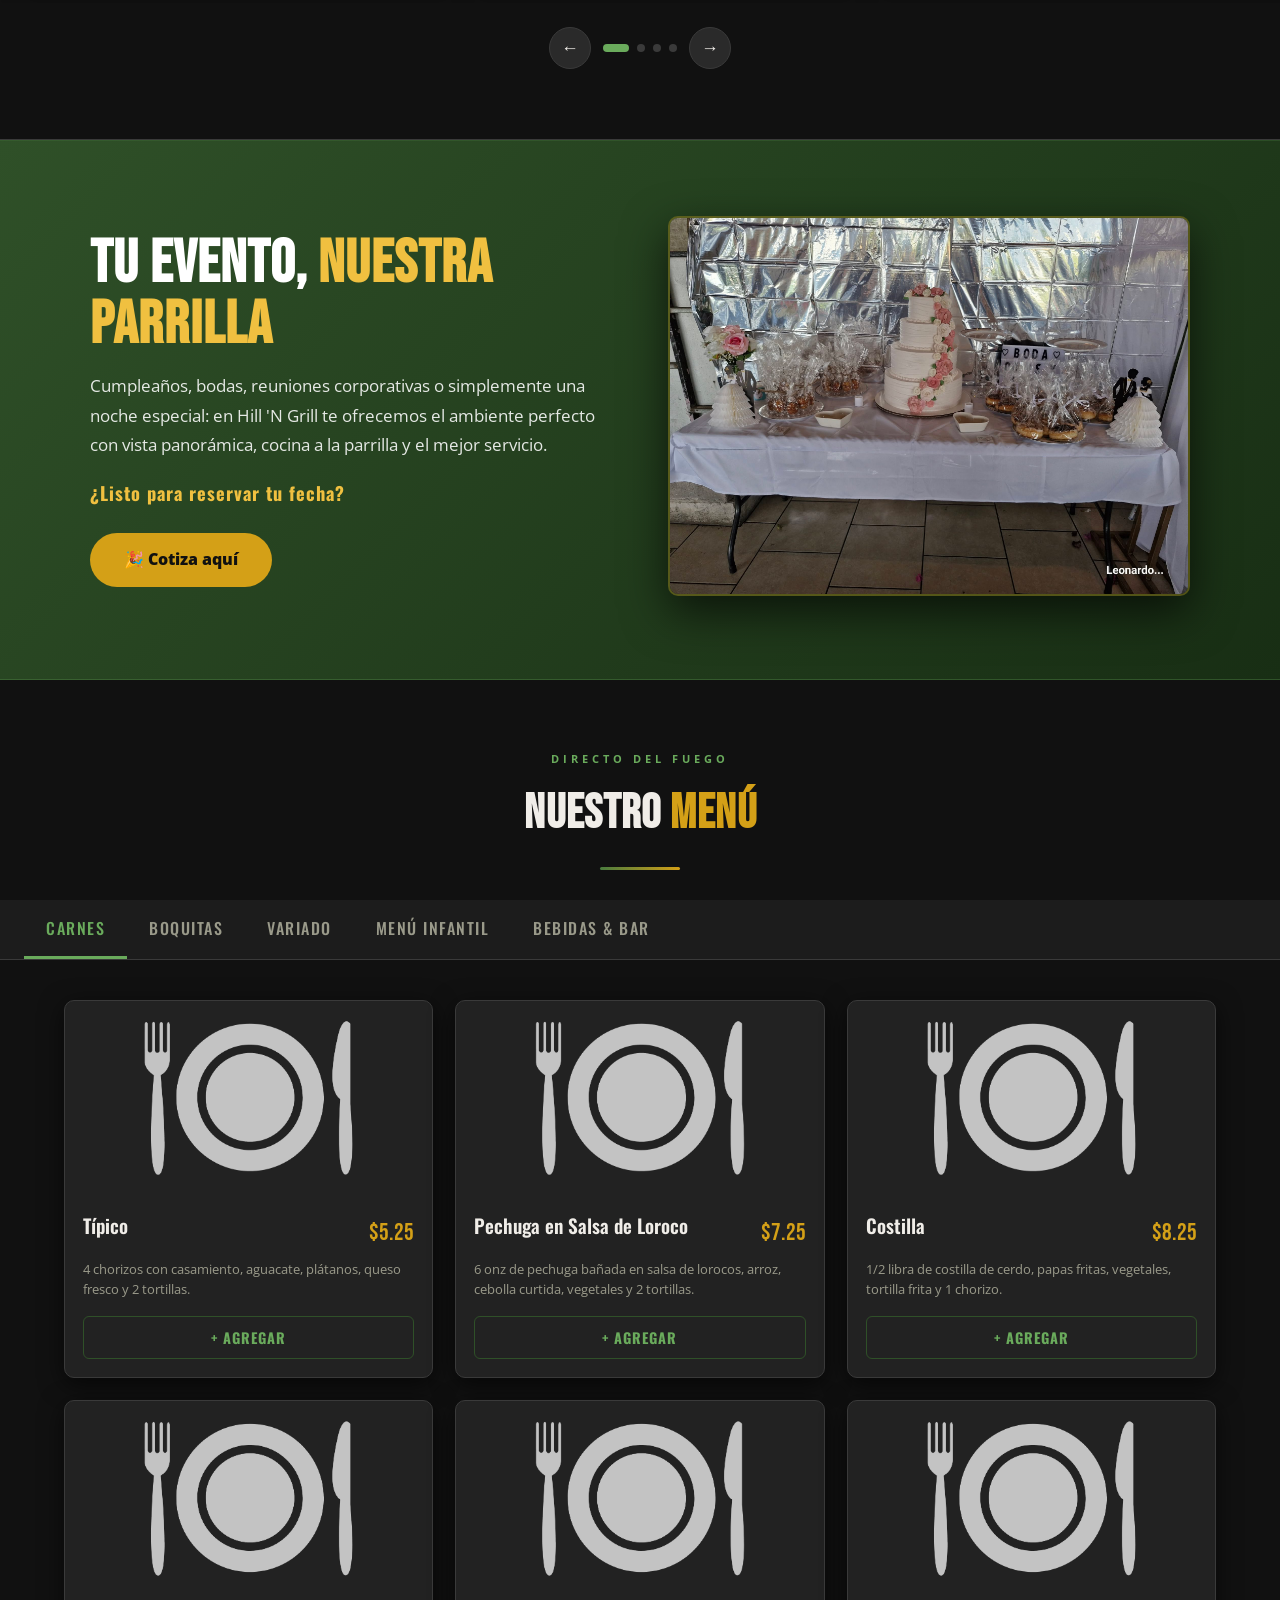
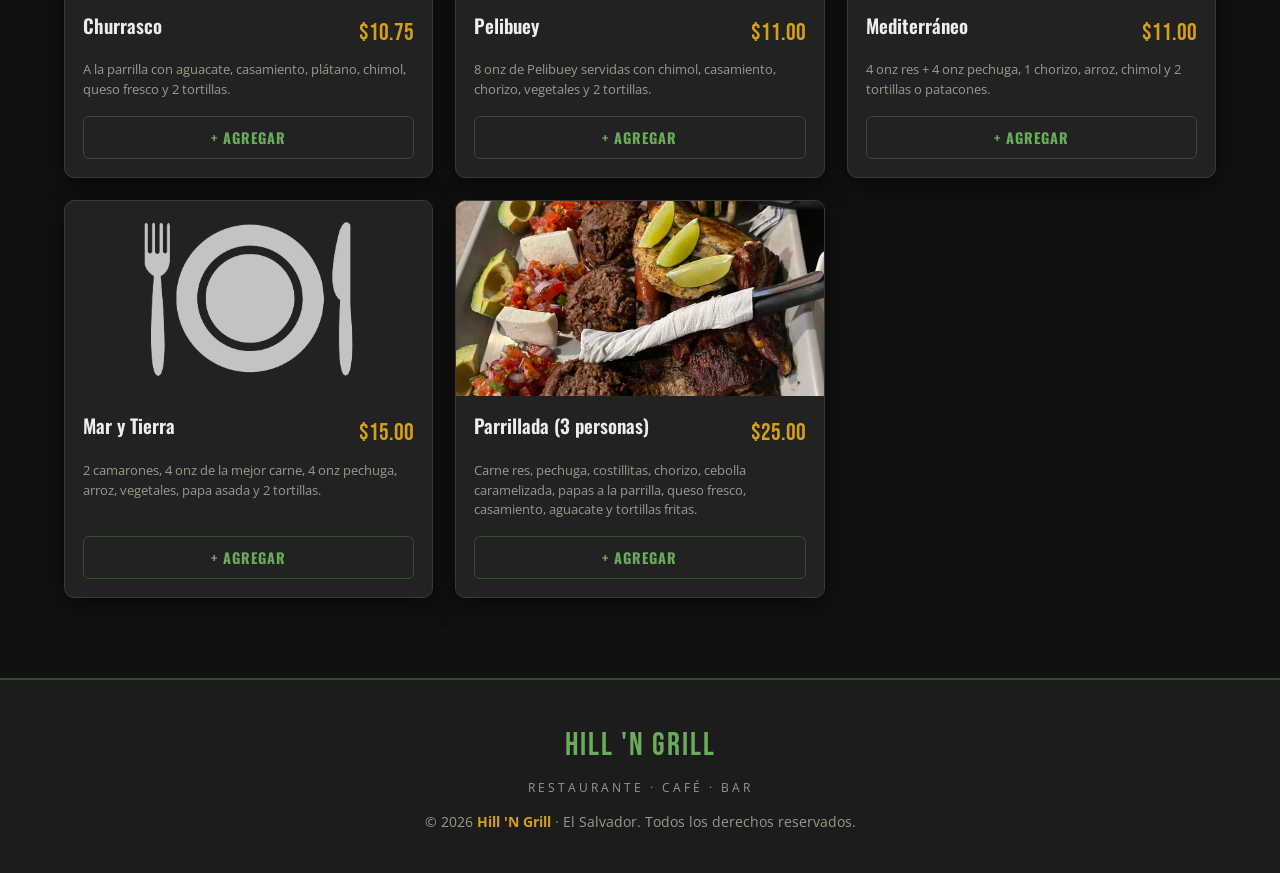
==== commit afce41be: "cambio de prueba" ====
--- a/index.html
+++ b/index.html
@@ -1,286 +1,286 @@
-<!DOCTYPE html>
-<html lang="es">
-<head>
-    <meta charset="UTF-8">
-    <meta name="viewport" content="width=device-width, initial-scale=1.0">
-    <title>Hill 'N Grill | Restaurante, Café y Bar</title>
-    <link rel="icon" type="image/jpg" href="img/logo.jpg">
-    <link rel="stylesheet" href="style.css">
-</head>
-<body>
-
-<header>
-    <nav>
-        <a href="#" class="logo-container">
-            <img src="img/logo.jpg" alt="Hill N Grill" class="logo-img">
-            <div class="logo-text-wrap">
-                <span class="logo-tag">Restaurante & Bar</span>
-                <span class="logo-name">Hill 'N Grill</span>
-                <span class="logo-sub">Café y Bar</span>
-            </div>
-        </a>
-        <button class="cart-btn" onclick="toggleCart()">
-            🛒 Mi pedido <span class="cart-badge" id="cart-count">0</span>
-        </button>
-    </nav>
-</header>
-
-<main>
-    <!-- HERO -->
-    <section class="hero">
-        <div class="hero-content">
-            <span class="hero-badge">⚡ Restaurante · Café · Bar</span>
-            <h1>Hill 'N <span>Grill</span></h1>
-            <p class="hero-tagline">Sabor a la parrilla con vista panorámica. El lugar donde cada visita se convierte en experiencia.</p>
-            <div class="hero-ctas">
-                <a href="#menu" class="btn-primary">🍖 Ver Menú</a>
-                <a href="cotizar/index.html" class="btn-outline">🎉 Cotizar Evento</a>
-            </div>
-        </div>
-    </section>
-
-    <!-- STATS -->
-    <div class="stats-strip">
-        <div class="stat-item">
-            <div class="stat-num">10+</div>
-            <div class="stat-label">Años de tradición</div>
-        </div>
-        <div class="stat-item">
-            <div class="stat-num">50+</div>
-            <div class="stat-label">Platillos y bebidas</div>
-        </div>
-        <div class="stat-item">
-            <div class="stat-num">Vista</div>
-            <div class="stat-label">Panorámica al aire libre</div>
-        </div>
-    </div>
-
-    <!-- PROMOS CAROUSEL -->
-    <section class="carousel-section">
-        <div class="carousel-header">
-            <span class="section-eyebrow">Ofertas de la casa</span>
-            <h2 class="section-title">Promociones <span>Especiales</span></h2>
-        </div>
-        <div class="carousel-wrapper">
-            <div class="carousel-track" id="carousel-track">
-
-                <div class="promo-card">
-                    <div class="promo-img-wrap">
-                        <img src="img/promo.png" alt="Jueves de Alitas">
-                        <span class="promo-tag">⚡ Jueves</span>
-                    </div>
-                    <div class="promo-body">
-                        <h3 class="promo-title">10 Alitas + 6 Cervezas</h3>
-                        <p class="promo-desc">Todos los jueves. Alitas al gusto + 6 cervezas nacionales bien frías.</p>
-                        <div class="promo-price">$13.00</div>
-                    </div>
-                </div>
-
-                <div class="promo-card">
-                    <div class="promo-img-wrap">
-                        <img src="img/promo_2.jpg" alt="Balde Cerveza">
-                        <span class="promo-tag">🍺 Todos los días</span>
-                    </div>
-                    <div class="promo-body">
-                        <h3 class="promo-title">Balde Cerveza Nacional</h3>
-                        <p class="promo-desc">Pilsener, Golden o Suprema. Propina incluida en el precio.</p>
-                        <div class="promo-price">$9.90</div>
-                    </div>
-                </div>
-
-                <div class="promo-card">
-                    <div class="promo-img-wrap">
-                        <img src="img/parrillada.jpg" alt="Parrillada">
-                        <span class="promo-tag">🔥 Grupal</span>
-                    </div>
-                    <div class="promo-body">
-                        <h3 class="promo-title">Parrillada Completa</h3>
-                        <p class="promo-desc">Perfecta para 3 adultos: carne de res, pechuga, costillitas, chorizo y todos los acompañantes.</p>
-                        <div class="promo-price">$25.00</div>
-                    </div>
-                </div>
-
-                <div class="promo-card">
-                    <div class="promo-img-wrap">
-                        <img src="img/food.png" alt="Michelada">
-                        <span class="promo-tag">🌶 Especial</span>
-                    </div>
-                    <div class="promo-body">
-                        <h3 class="promo-title">Michelada Artesanal</h3>
-                        <p class="promo-desc">Mix michelada de la casa con tu cerveza favorita. La combinación perfecta.</p>
-                        <div class="promo-price">$3.00</div>
-                    </div>
-                </div>
-
-            </div>
-        </div>
-        <div class="carousel-controls">
-            <button class="c-btn" onclick="moveCarousel(-1)">←</button>
-            <div class="carousel-dots" id="carousel-dots"></div>
-            <button class="c-btn" onclick="moveCarousel(1)">→</button>
-        </div>
-    </section>
-
-    <!-- EVENTS -->
-    <section class="events-section">
-        <div class="events-content">
-            <div class="events-text">
-                <h2>Tu Evento, <span>Nuestra Parrilla</span></h2>
-                <p>Cumpleaños, bodas, reuniones corporativas o simplemente una noche especial: en Hill 'N Grill te ofrecemos el ambiente perfecto con vista panorámica, cocina a la parrilla y el mejor servicio.</p>
-                <h3>¿Listo para reservar tu fecha?</h3>
-                <a href="cotizar/index.html" class="btn-event">🎉 Cotiza aquí</a>
-            </div>
-            <div class="events-image">
-                <img src="img/boda.jpg" alt="Eventos en Hill N Grill">
-            </div>
-        </div>
-    </section>
-
-    <!-- MENU -->
-    <section class="menu-section" id="menu">
-        <div class="menu-header">
-            <span class="section-eyebrow">Directo del fuego</span>
-            <h2 class="section-title">Nuestro <span>Menú</span></h2>
-            <div class="divider"></div>
-        </div>
-
-        <div class="category-tabs">
-            <button class="tab-btn active" onclick="openTab(event,'tab-carnes')">Carnes</button>
-            <button class="tab-btn" onclick="openTab(event,'tab-boquitas')">Boquitas</button>
-            <button class="tab-btn" onclick="openTab(event,'tab-variado')">Variado</button>
-            <button class="tab-btn" onclick="openTab(event,'tab-infantil')">Menú Infantil</button>
-            <button class="tab-btn" onclick="openTab(event,'tab-bebidas')">Bebidas & Bar</button>
-        </div>
-
-        <div class="menu-wrapper">
-
-            <!-- CARNES -->
-            <div id="tab-carnes" class="menu-tab active">
-                <div class="menu-grid">
-                    <div class="product-card"><img src="img/food.png" alt="Típico" class="product-img"><div class="product-info"><div class="card-header"><span class="product-title">Típico</span><span class="product-price">$5.25</span></div><p class="product-desc">4 chorizos con casamiento, aguacate, plátanos, queso fresco y 2 tortillas.</p><button class="btn-add" onclick="addToCart('car-1','Típico',5.25)">+ Agregar</button></div></div>
-                    <div class="product-card"><img src="img/food.png" alt="Pechuga" class="product-img"><div class="product-info"><div class="card-header"><span class="product-title">Pechuga en Salsa de Loroco</span><span class="product-price">$7.25</span></div><p class="product-desc">6 onz de pechuga bañada en salsa de lorocos, arroz, cebolla curtida, vegetales y 2 tortillas.</p><button class="btn-add" onclick="addToCart('car-2','Pechuga Loroco',7.25)">+ Agregar</button></div></div>
-                    <div class="product-card"><img src="img/food.png" alt="Costilla" class="product-img"><div class="product-info"><div class="card-header"><span class="product-title">Costilla</span><span class="product-price">$8.25</span></div><p class="product-desc">1/2 libra de costilla de cerdo, papas fritas, vegetales, tortilla frita y 1 chorizo.</p><button class="btn-add" onclick="addToCart('car-3','Costilla',8.25)">+ Agregar</button></div></div>
-                    <div class="product-card"><img src="img/food.png" alt="Churrasco" class="product-img"><div class="product-info"><div class="card-header"><span class="product-title">Churrasco</span><span class="product-price">$10.75</span></div><p class="product-desc">A la parrilla con aguacate, casamiento, plátano, chimol, queso fresco y 2 tortillas.</p><button class="btn-add" onclick="addToCart('car-4','Churrasco',10.75)">+ Agregar</button></div></div>
-                    <div class="product-card"><img src="img/food.png" alt="Pelibuey" class="product-img"><div class="product-info"><div class="card-header"><span class="product-title">Pelibuey</span><span class="product-price">$11.00</span></div><p class="product-desc">8 onz de Pelibuey servidas con chimol, casamiento, chorizo, vegetales y 2 tortillas.</p><button class="btn-add" onclick="addToCart('car-5','Pelibuey',11.00)">+ Agregar</button></div></div>
-                    <div class="product-card"><img src="img/food.png" alt="Mediterráneo" class="product-img"><div class="product-info"><div class="card-header"><span class="product-title">Mediterráneo</span><span class="product-price">$11.00</span></div><p class="product-desc">4 onz res + 4 onz pechuga, 1 chorizo, arroz, chimol y 2 tortillas o patacones.</p><button class="btn-add" onclick="addToCart('car-6','Mediterráneo',11.00)">+ Agregar</button></div></div>
-                    <div class="product-card"><img src="img/food.png" alt="Mar y Tierra" class="product-img"><div class="product-info"><div class="card-header"><span class="product-title">Mar y Tierra</span><span class="product-price">$15.00</span></div><p class="product-desc">2 camarones, 4 onz de la mejor carne, 4 onz pechuga, arroz, vegetales, papa asada y 2 tortillas.</p><button class="btn-add" onclick="addToCart('car-7','Mar y Tierra',15.00)">+ Agregar</button></div></div>
-                    <div class="product-card"><img src="img/parrillada.jpg" alt="Parrillada" class="product-img"><div class="product-info"><div class="card-header"><span class="product-title">Parrillada (3 personas)</span><span class="product-price">$25.00</span></div><p class="product-desc">Carne res, pechuga, costillitas, chorizo, cebolla caramelizada, papas a la parrilla, queso fresco, casamiento, aguacate y tortillas fritas.</p><button class="btn-add" onclick="addToCart('car-8','Parrillada',25.00)">+ Agregar</button></div></div>
-                </div>
-            </div>
-
-            <!-- BOQUITAS -->
-            <div id="tab-boquitas" class="menu-tab">
-                <div class="menu-grid">
-                    <div class="product-card"><img src="img/food.png" alt="Pescaditas" class="product-img"><div class="product-info"><div class="card-header"><span class="product-title">Pescaditas</span><span class="product-price">$4.75</span></div><p class="product-desc">Con tortilla frita y ensalada.</p><button class="btn-add" onclick="addToCart('boq-1','Pescaditas',4.75)">+ Agregar</button></div></div>
-                    <div class="product-card"><img src="img/food.png" alt="De Res" class="product-img"><div class="product-info"><div class="card-header"><span class="product-title">Boquita de Res</span><span class="product-price">$6.50</span></div><p class="product-desc">Trocitos de carne de res, chorizo, queso, frijoles y tortilla frita.</p><button class="btn-add" onclick="addToCart('boq-2','Boquita Res',6.50)">+ Agregar</button></div></div>
-                    <div class="product-card"><img src="img/food.png" alt="Chicharrón" class="product-img"><div class="product-info"><div class="card-header"><span class="product-title">Chicharrón</span><span class="product-price">$7.25</span></div><p class="product-desc">Chicharrones, chorizo, queso, frijoles y tortilla frita.</p><button class="btn-add" onclick="addToCart('boq-3','Chicharrón',7.25)">+ Agregar</button></div></div>
-                    <div class="product-card"><img src="img/food.png" alt="Peliboquitas" class="product-img"><div class="product-info"><div class="card-header"><span class="product-title">Peliboquitas</span><span class="product-price">$8.25</span></div><p class="product-desc">Trocitos de pelibuey, frijoles, queso, chorizo y tortilla frita.</p><button class="btn-add" onclick="addToCart('boq-4','Peliboquitas',8.25)">+ Agregar</button></div></div>
-                    <div class="product-card"><img src="img/food.png" alt="Costillitas" class="product-img"><div class="product-info"><div class="card-header"><span class="product-title">Costillitas de Cerdo</span><span class="product-price">$8.50</span></div><p class="product-desc">Tomatada, jalapeño, chorizo, frijoles, queso y tortilla frita.</p><button class="btn-add" onclick="addToCart('boq-5','Costillitas Cerdo',8.50)">+ Agregar</button></div></div>
-                    <div class="product-card"><img src="img/food.png" alt="Mixtas" class="product-img"><div class="product-info"><div class="card-header"><span class="product-title">Mixtas</span><span class="product-price">$10.25</span></div><p class="product-desc">Carne, frijoles, pollo, chicharrón, papitas fritas, queso y tortilla frita.</p><button class="btn-add" onclick="addToCart('boq-6','Mixtas',10.25)">+ Agregar</button></div></div>
-                </div>
-            </div>
-
-            <!-- VARIADO -->
-            <div id="tab-variado" class="menu-tab">
-                <div class="menu-grid">
-                    <div class="product-card"><img src="img/food.png" alt="Sopa" class="product-img"><div class="product-info"><div class="card-header"><span class="product-title">Sopa de Gallina</span><span class="product-price">$6.25</span></div><p class="product-desc">1/4 de gallina asada a las brazas con su sopita especial, aguacate, queso-cuajada y 2 tortillas.</p><button class="btn-add" onclick="addToCart('var-1','Sopa Gallina',6.25)">+ Agregar</button></div></div>
-                    <div class="product-card"><img src="img/food.png" alt="Tacos" class="product-img"><div class="product-info"><div class="card-header"><span class="product-title">Orden de Tacos</span><span class="product-price">$6.75</span></div><p class="product-desc">Ricos taquitos de res, pollo o mixtos.</p><button class="btn-add" onclick="addToCart('var-2','Orden de Tacos',6.75)">+ Agregar</button></div></div>
-                    <div class="product-card"><img src="img/food.png" alt="Coctel" class="product-img"><div class="product-info"><div class="card-header"><span class="product-title">Cóctel de Camarones</span><span class="product-price">$7.00</span></div><p class="product-desc">Camarones frescos en salsa rosa. Altamente recomendado.</p><button class="btn-add" onclick="addToCart('var-3','Cóctel Camarones',7.00)">+ Agregar</button></div></div>
-                    <div class="product-card"><img src="img/food.png" alt="Pupusa" class="product-img"><div class="product-info"><div class="card-header"><span class="product-title">Pupusa F/Q y R</span><span class="product-price">$1.00</span></div><p class="product-desc">Frijoles, queso y revuelta. El manjar de siempre.</p><button class="btn-add" onclick="addToCart('var-4','Pupusa',1.00)">+ Agregar</button></div></div>
-                    <div class="product-card"><img src="img/food.png" alt="Pupusa Especial" class="product-img"><div class="product-info"><div class="card-header"><span class="product-title">Pupusa Especialidad</span><span class="product-price">$1.50</span></div><p class="product-desc">Pregunta por la disponibilidad del día.</p><button class="btn-add" onclick="addToCart('var-5','Pupusa Especial',1.50)">+ Agregar</button></div></div>
-                    <div class="product-card"><img src="img/food.png" alt="Extras" class="product-img"><div class="product-info"><div class="card-header"><span class="product-title">Extras</span><span class="product-price">$1.50</span></div><p class="product-desc">Tortilla c/frijoles, queso asado, queso frito, chorizo, costilla, caldo de camarón, sopita de gallina, papa al horno, camarones.</p>
-                        <button class="btn-add" onclick="addToCart('ext-1','Extra Tortilla c/Frijoles',1.50)">+ Tortilla c/Frijoles</button>
-                        <button class="btn-add" style="margin-top:5px" onclick="addToCart('ext-2','Extra Papa al Horno',1.50)">+ Papa al Horno</button>
-                    </div></div>
-                </div>
-            </div>
-
-            <!-- INFANTIL -->
-            <div id="tab-infantil" class="menu-tab">
-                <div class="menu-grid">
-                    <div class="product-card"><img src="img/food.png" alt="Papitas" class="product-img"><div class="product-info"><div class="card-header"><span class="product-title">Papitas Fritas</span><span class="product-price">$2.25</span></div><p class="product-desc">Con queso rayado y ketchup.</p><button class="btn-add" onclick="addToCart('inf-1','Papitas Fritas Infantil',2.25)">+ Agregar</button></div></div>
-                    <div class="product-card"><img src="img/food.png" alt="Nachitos" class="product-img"><div class="product-info"><div class="card-header"><span class="product-title">Nachitos</span><span class="product-price">$2.75</span></div><p class="product-desc">Crujientes y bien acompañados.</p><button class="btn-add" onclick="addToCart('inf-2','Nachitos Infantil',2.75)">+ Agregar</button></div></div>
-                    <div class="product-card"><img src="img/food.png" alt="Hamburguesa Infantil" class="product-img"><div class="product-info"><div class="card-header"><span class="product-title">Hamburguesa Infantil</span><span class="product-price">$4.00</span></div><p class="product-desc">De res o pollo, con o sin queso cheddar.</p><button class="btn-add" onclick="addToCart('inf-3','Hamburguesa Infantil',4.00)">+ Agregar</button></div></div>
-                    <div class="product-card"><img src="img/food.png" alt="Pizza" class="product-img"><div class="product-info"><div class="card-header"><span class="product-title">Pizza Infantil</span><span class="product-price">$4.00</span></div><p class="product-desc">Las clásicas: jamón o pepperoni.</p><button class="btn-add" onclick="addToCart('inf-4','Pizza Infantil',4.00)">+ Agregar</button></div></div>
-                </div>
-            </div>
-
-            <!-- BEBIDAS -->
-            <div id="tab-bebidas" class="menu-tab">
-                <div class="menu-grid">
-                    <div class="product-card"><img src="img/food.png" alt="Agua" class="product-img"><div class="product-info"><div class="card-header"><span class="product-title">Agua / Café / Té</span><span class="product-price">$0.75–$1.00</span></div>
-                        <button class="btn-add" onclick="addToCart('beb-1','Botella de Agua',0.75)">+ Agua $0.75</button>
-                        <button class="btn-add" style="margin-top:5px" onclick="addToCart('beb-2','Café/Té',1.00)">+ Café / Té $1.00</button>
-                    </div></div>
-                    <div class="product-card"><img src="img/food.png" alt="Refrescos" class="product-img"><div class="product-info"><div class="card-header"><span class="product-title">Sodas & Refrescos</span><span class="product-price">$1.00</span></div><p class="product-desc">Sodas, té helado o jugo de naranja ($2.00).</p>
-                        <button class="btn-add" onclick="addToCart('beb-3','Soda/Refresco',1.00)">+ Soda $1.00</button>
-                        <button class="btn-add" style="margin-top:5px" onclick="addToCart('beb-4','Jugo de Naranja',2.00)">+ Jugo Naranja $2.00</button>
-                    </div></div>
-                    <div class="product-card"><img src="img/food.png" alt="Frozen" class="product-img"><div class="product-info"><div class="card-header"><span class="product-title">Frozen & Cappuccino Ice</span><span class="product-price">$2.50</span></div><p class="product-desc">Frozen de fruta o café. Limonadas $1.50. Licuados $2.00.</p><button class="btn-add" onclick="addToCart('beb-5','Frozen',2.50)">+ Frozen $2.50</button></div></div>
-                    <div class="product-card"><img src="img/promo_2.jpg" alt="Cervezas" class="product-img"><div class="product-info"><div class="card-header"><span class="product-title">Cervezas</span><span class="product-price">Desde $1.50</span></div><p class="product-desc">Golden, Pilsener, Suprema $1.50 · Corona, Modelo, Stella Artois $2.00 · Miller, Smirnoff Ice $2.25.</p>
-                        <button class="btn-add" onclick="addToCart('cer-1','Pilsener/Golden/Suprema',1.50)">+ Nacional $1.50</button>
-                        <button class="btn-add" style="margin-top:5px" onclick="addToCart('cer-2','Corona/Modelo',2.00)">+ Importada $2.00</button>
-                    </div></div>
-                    <div class="product-card"><img src="img/promo_2.jpg" alt="Baldes" class="product-img"><div class="product-info"><div class="card-header"><span class="product-title">Baldes de Cerveza</span><span class="product-price">Desde $8.00</span></div><p class="product-desc">De 6: $8–$10.80 · De 8: $10–$14 · Balde especial 6 cervezas nacionales: $9.90 (propina incluida).</p>
-                        <button class="btn-add" onclick="addToCart('bal-1','Balde 6 Nacionales',9.90)">+ Balde Nacional $9.90</button>
-                    </div></div>
-                    <div class="product-card"><img src="img/promo.png" alt="Jueves Alitas" class="product-img"><div class="product-info"><div class="card-header"><span class="product-title">Jueves de Alitas</span><span class="product-price">$13.00</span></div><p class="product-desc">10 alitas + 6 cervezas nacionales. Solo los jueves.</p><button class="btn-add" onclick="addToCart('prm-1','Jueves Alitas + 6 Cervezas',13.00)">+ Agregar</button></div></div>
-                </div>
-            </div>
-
-        </div>
-    </section>
-</main>
-
-<footer>
-    <div class="footer-inner">
-        <div class="footer-logo">Hill 'N Grill</div>
-        <div class="footer-sub">Restaurante · Café · Bar</div>
-        <p class="footer-copy">© 2026 <strong>Hill 'N Grill</strong> · El Salvador. Todos los derechos reservados.</p>
-    </div>
-</footer>
-
-<div id="cart-overlay" class="overlay" onclick="toggleCart()"></div>
-<aside id="cart-sidebar" class="sidebar">
-    <div class="sidebar-header">
-        <h2>Tu Pedido</h2>
-        <button class="btn-close" onclick="toggleCart()">✕</button>
-    </div>
-    <div class="sidebar-body">
-        <div id="cart-items" class="cart-items-container"></div>
-        <div id="checkout-form" class="checkout-form">
-            <h3>Datos del Pedido</h3>
-            <label class="form-label" for="client-name">Tu Nombre:</label>
-            <input type="text" id="client-name" class="form-input" placeholder="Ej: Carlos López">
-            <label class="form-label" for="delivery-method">Método:</label>
-            <select id="delivery-method" class="form-input">
-                <option value="">Seleccione...</option>
-                <option value="delivery">Delivery</option>
-                <option value="pickup">Para llevar</option>
-                <option value="mesa">Mesa en restaurante</option>
-            </select>
-            <label class="form-label" for="location-details">Dirección / Notas / Nro de Mesa:</label>
-            <textarea id="location-details" class="form-input" style="min-height:60px" placeholder="Dirección, número de mesa o notas especiales..."></textarea>
-            <label class="form-label" for="payment-method">Método de Pago:</label>
-            <select id="payment-method" class="form-input" style="margin-bottom:0">
-                <option value="Efectivo">Efectivo</option>
-                <option value="Transferencia">Transferencia</option>
-                <option value="Tarjeta">Tarjeta (POS)</option>
-            </select>
-        </div>
-    </div>
-    <div class="cart-footer">
-        <button class="btn-empty" id="btn-empty" onclick="emptyCart()">🗑️ Vaciar carrito</button>
-        <div class="cart-total-row">
-            <span>Total:</span>
-            <span id="cart-total">$0.00</span>
-        </div>
-        <button class="btn-whatsapp" id="btn-whatsapp" onclick="sendWhatsApp()">
-            Confirmar por WhatsApp
-        </button>
-    </div>
-</aside>
-
-<script src="app.js"></script>
-</body>
+<!DOCTYPE html>
+<html lang="es">
+<head>
+    <meta charset="UTF-8">
+    <meta name="viewport" content="width=device-width, initial-scale=1.0">
+    <title>Hill 'N Grill | Restaurante, Café y Bar</title>
+    <link rel="icon" type="image/jpg" href="img/logo.jpg">
+    <link rel="stylesheet" href="style.css">
+</head>
+<body>
+
+<header>
+    <nav>
+        <a href="#" class="logo-container">
+            <img src="img/logo.jpg" alt="Hill N Grill" class="logo-img">
+            <div class="logo-text-wrap">
+                <span class="logo-tag">Restaurante & Bar</span>
+                <span class="logo-name">Hill 'N Grill</span>
+                <span class="logo-sub">Café y Bar</span>
+            </div>
+        </a>
+        <button class="cart-btn" onclick="toggleCart()">
+            🛒 Mi perdido <span class="cart-badge" id="cart-count">0</span>
+        </button>
+    </nav>
+</header>
+
+<main>
+    <!-- HERO -->
+    <section class="hero">
+        <div class="hero-content">
+            <span class="hero-badge">⚡ Restaurante · Café · Bar</span>
+            <h1>Hill 'N <span>Grill</span></h1>
+            <p class="hero-tagline">Sabor a la parrilla con vista panorámica. El lugar donde cada visita se convierte en experiencia.</p>
+            <div class="hero-ctas">
+                <a href="#menu" class="btn-primary">🍖 Ver Menú</a>
+                <a href="cotizar/index.html" class="btn-outline">🎉 Cotizar Evento</a>
+            </div>
+        </div>
+    </section>
+
+    <!-- STATS -->
+    <div class="stats-strip">
+        <div class="stat-item">
+            <div class="stat-num">10+</div>
+            <div class="stat-label">Años de tradición</div>
+        </div>
+        <div class="stat-item">
+            <div class="stat-num">50+</div>
+            <div class="stat-label">Platillos y bebidas</div>
+        </div>
+        <div class="stat-item">
+            <div class="stat-num">Vista</div>
+            <div class="stat-label">Panorámica al aire libre</div>
+        </div>
+    </div>
+
+    <!-- PROMOS CAROUSEL -->
+    <section class="carousel-section">
+        <div class="carousel-header">
+            <span class="section-eyebrow">Ofertas de la casa</span>
+            <h2 class="section-title">Promociones <span>Especiales</span></h2>
+        </div>
+        <div class="carousel-wrapper">
+            <div class="carousel-track" id="carousel-track">
+
+                <div class="promo-card">
+                    <div class="promo-img-wrap">
+                        <img src="img/promo.png" alt="Jueves de Alitas">
+                        <span class="promo-tag">⚡ Jueves</span>
+                    </div>
+                    <div class="promo-body">
+                        <h3 class="promo-title">10 Alitas + 6 Cervezas</h3>
+                        <p class="promo-desc">Todos los jueves. Alitas al gusto + 6 cervezas nacionales bien frías.</p>
+                        <div class="promo-price">$13.00</div>
+                    </div>
+                </div>
+
+                <div class="promo-card">
+                    <div class="promo-img-wrap">
+                        <img src="img/promo_2.jpg" alt="Balde Cerveza">
+                        <span class="promo-tag">🍺 Todos los días</span>
+                    </div>
+                    <div class="promo-body">
+                        <h3 class="promo-title">Balde Cerveza Nacional</h3>
+                        <p class="promo-desc">Pilsener, Golden o Suprema. Propina incluida en el precio.</p>
+                        <div class="promo-price">$9.90</div>
+                    </div>
+                </div>
+
+                <div class="promo-card">
+                    <div class="promo-img-wrap">
+                        <img src="img/parrillada.jpg" alt="Parrillada">
+                        <span class="promo-tag">🔥 Grupal</span>
+                    </div>
+                    <div class="promo-body">
+                        <h3 class="promo-title">Parrillada Completa</h3>
+                        <p class="promo-desc">Perfecta para 3 adultos: carne de res, pechuga, costillitas, chorizo y todos los acompañantes.</p>
+                        <div class="promo-price">$25.00</div>
+                    </div>
+                </div>
+
+                <div class="promo-card">
+                    <div class="promo-img-wrap">
+                        <img src="img/food.png" alt="Michelada">
+                        <span class="promo-tag">🌶 Especial</span>
+                    </div>
+                    <div class="promo-body">
+                        <h3 class="promo-title">Michelada Artesanal</h3>
+                        <p class="promo-desc">Mix michelada de la casa con tu cerveza favorita. La combinación perfecta.</p>
+                        <div class="promo-price">$3.00</div>
+                    </div>
+                </div>
+
+            </div>
+        </div>
+        <div class="carousel-controls">
+            <button class="c-btn" onclick="moveCarousel(-1)">←</button>
+            <div class="carousel-dots" id="carousel-dots"></div>
+            <button class="c-btn" onclick="moveCarousel(1)">→</button>
+        </div>
+    </section>
+
+    <!-- EVENTS -->
+    <section class="events-section">
+        <div class="events-content">
+            <div class="events-text">
+                <h2>Tu Evento, <span>Nuestra Parrilla</span></h2>
+                <p>Cumpleaños, bodas, reuniones corporativas o simplemente una noche especial: en Hill 'N Grill te ofrecemos el ambiente perfecto con vista panorámica, cocina a la parrilla y el mejor servicio.</p>
+                <h3>¿Listo para reservar tu fecha?</h3>
+                <a href="cotizar/index.html" class="btn-event">🎉 Cotiza aquí</a>
+            </div>
+            <div class="events-image">
+                <img src="img/boda.jpg" alt="Eventos en Hill N Grill">
+            </div>
+        </div>
+    </section>
+
+    <!-- MENU -->
+    <section class="menu-section" id="menu">
+        <div class="menu-header">
+            <span class="section-eyebrow">Directo del fuego</span>
+            <h2 class="section-title">Nuestro <span>Menú</span></h2>
+            <div class="divider"></div>
+        </div>
+
+        <div class="category-tabs">
+            <button class="tab-btn active" onclick="openTab(event,'tab-carnes')">Carnes</button>
+            <button class="tab-btn" onclick="openTab(event,'tab-boquitas')">Boquitas</button>
+            <button class="tab-btn" onclick="openTab(event,'tab-variado')">Variado</button>
+            <button class="tab-btn" onclick="openTab(event,'tab-infantil')">Menú Infantil</button>
+            <button class="tab-btn" onclick="openTab(event,'tab-bebidas')">Bebidas & Bar</button>
+        </div>
+
+        <div class="menu-wrapper">
+
+            <!-- CARNES -->
+            <div id="tab-carnes" class="menu-tab active">
+                <div class="menu-grid">
+                    <div class="product-card"><img src="img/food.png" alt="Típico" class="product-img"><div class="product-info"><div class="card-header"><span class="product-title">Típico</span><span class="product-price">$5.25</span></div><p class="product-desc">4 chorizos con casamiento, aguacate, plátanos, queso fresco y 2 tortillas.</p><button class="btn-add" onclick="addToCart('car-1','Típico',5.25)">+ Agregar</button></div></div>
+                    <div class="product-card"><img src="img/food.png" alt="Pechuga" class="product-img"><div class="product-info"><div class="card-header"><span class="product-title">Pechuga en Salsa de Loroco</span><span class="product-price">$7.25</span></div><p class="product-desc">6 onz de pechuga bañada en salsa de lorocos, arroz, cebolla curtida, vegetales y 2 tortillas.</p><button class="btn-add" onclick="addToCart('car-2','Pechuga Loroco',7.25)">+ Agregar</button></div></div>
+                    <div class="product-card"><img src="img/food.png" alt="Costilla" class="product-img"><div class="product-info"><div class="card-header"><span class="product-title">Costilla</span><span class="product-price">$8.25</span></div><p class="product-desc">1/2 libra de costilla de cerdo, papas fritas, vegetales, tortilla frita y 1 chorizo.</p><button class="btn-add" onclick="addToCart('car-3','Costilla',8.25)">+ Agregar</button></div></div>
+                    <div class="product-card"><img src="img/food.png" alt="Churrasco" class="product-img"><div class="product-info"><div class="card-header"><span class="product-title">Churrasco</span><span class="product-price">$10.75</span></div><p class="product-desc">A la parrilla con aguacate, casamiento, plátano, chimol, queso fresco y 2 tortillas.</p><button class="btn-add" onclick="addToCart('car-4','Churrasco',10.75)">+ Agregar</button></div></div>
+                    <div class="product-card"><img src="img/food.png" alt="Pelibuey" class="product-img"><div class="product-info"><div class="card-header"><span class="product-title">Pelibuey</span><span class="product-price">$11.00</span></div><p class="product-desc">8 onz de Pelibuey servidas con chimol, casamiento, chorizo, vegetales y 2 tortillas.</p><button class="btn-add" onclick="addToCart('car-5','Pelibuey',11.00)">+ Agregar</button></div></div>
+                    <div class="product-card"><img src="img/food.png" alt="Mediterráneo" class="product-img"><div class="product-info"><div class="card-header"><span class="product-title">Mediterráneo</span><span class="product-price">$11.00</span></div><p class="product-desc">4 onz res + 4 onz pechuga, 1 chorizo, arroz, chimol y 2 tortillas o patacones.</p><button class="btn-add" onclick="addToCart('car-6','Mediterráneo',11.00)">+ Agregar</button></div></div>
+                    <div class="product-card"><img src="img/food.png" alt="Mar y Tierra" class="product-img"><div class="product-info"><div class="card-header"><span class="product-title">Mar y Tierra</span><span class="product-price">$15.00</span></div><p class="product-desc">2 camarones, 4 onz de la mejor carne, 4 onz pechuga, arroz, vegetales, papa asada y 2 tortillas.</p><button class="btn-add" onclick="addToCart('car-7','Mar y Tierra',15.00)">+ Agregar</button></div></div>
+                    <div class="product-card"><img src="img/parrillada.jpg" alt="Parrillada" class="product-img"><div class="product-info"><div class="card-header"><span class="product-title">Parrillada (3 personas)</span><span class="product-price">$25.00</span></div><p class="product-desc">Carne res, pechuga, costillitas, chorizo, cebolla caramelizada, papas a la parrilla, queso fresco, casamiento, aguacate y tortillas fritas.</p><button class="btn-add" onclick="addToCart('car-8','Parrillada',25.00)">+ Agregar</button></div></div>
+                </div>
+            </div>
+
+            <!-- BOQUITAS -->
+            <div id="tab-boquitas" class="menu-tab">
+                <div class="menu-grid">
+                    <div class="product-card"><img src="img/food.png" alt="Pescaditas" class="product-img"><div class="product-info"><div class="card-header"><span class="product-title">Pescaditas</span><span class="product-price">$4.75</span></div><p class="product-desc">Con tortilla frita y ensalada.</p><button class="btn-add" onclick="addToCart('boq-1','Pescaditas',4.75)">+ Agregar</button></div></div>
+                    <div class="product-card"><img src="img/food.png" alt="De Res" class="product-img"><div class="product-info"><div class="card-header"><span class="product-title">Boquita de Res</span><span class="product-price">$6.50</span></div><p class="product-desc">Trocitos de carne de res, chorizo, queso, frijoles y tortilla frita.</p><button class="btn-add" onclick="addToCart('boq-2','Boquita Res',6.50)">+ Agregar</button></div></div>
+                    <div class="product-card"><img src="img/food.png" alt="Chicharrón" class="product-img"><div class="product-info"><div class="card-header"><span class="product-title">Chicharrón</span><span class="product-price">$7.25</span></div><p class="product-desc">Chicharrones, chorizo, queso, frijoles y tortilla frita.</p><button class="btn-add" onclick="addToCart('boq-3','Chicharrón',7.25)">+ Agregar</button></div></div>
+                    <div class="product-card"><img src="img/food.png" alt="Peliboquitas" class="product-img"><div class="product-info"><div class="card-header"><span class="product-title">Peliboquitas</span><span class="product-price">$8.25</span></div><p class="product-desc">Trocitos de pelibuey, frijoles, queso, chorizo y tortilla frita.</p><button class="btn-add" onclick="addToCart('boq-4','Peliboquitas',8.25)">+ Agregar</button></div></div>
+                    <div class="product-card"><img src="img/food.png" alt="Costillitas" class="product-img"><div class="product-info"><div class="card-header"><span class="product-title">Costillitas de Cerdo</span><span class="product-price">$8.50</span></div><p class="product-desc">Tomatada, jalapeño, chorizo, frijoles, queso y tortilla frita.</p><button class="btn-add" onclick="addToCart('boq-5','Costillitas Cerdo',8.50)">+ Agregar</button></div></div>
+                    <div class="product-card"><img src="img/food.png" alt="Mixtas" class="product-img"><div class="product-info"><div class="card-header"><span class="product-title">Mixtas</span><span class="product-price">$10.25</span></div><p class="product-desc">Carne, frijoles, pollo, chicharrón, papitas fritas, queso y tortilla frita.</p><button class="btn-add" onclick="addToCart('boq-6','Mixtas',10.25)">+ Agregar</button></div></div>
+                </div>
+            </div>
+
+            <!-- VARIADO -->
+            <div id="tab-variado" class="menu-tab">
+                <div class="menu-grid">
+                    <div class="product-card"><img src="img/food.png" alt="Sopa" class="product-img"><div class="product-info"><div class="card-header"><span class="product-title">Sopa de Gallina</span><span class="product-price">$6.25</span></div><p class="product-desc">1/4 de gallina asada a las brazas con su sopita especial, aguacate, queso-cuajada y 2 tortillas.</p><button class="btn-add" onclick="addToCart('var-1','Sopa Gallina',6.25)">+ Agregar</button></div></div>
+                    <div class="product-card"><img src="img/food.png" alt="Tacos" class="product-img"><div class="product-info"><div class="card-header"><span class="product-title">Orden de Tacos</span><span class="product-price">$6.75</span></div><p class="product-desc">Ricos taquitos de res, pollo o mixtos.</p><button class="btn-add" onclick="addToCart('var-2','Orden de Tacos',6.75)">+ Agregar</button></div></div>
+                    <div class="product-card"><img src="img/food.png" alt="Coctel" class="product-img"><div class="product-info"><div class="card-header"><span class="product-title">Cóctel de Camarones</span><span class="product-price">$7.00</span></div><p class="product-desc">Camarones frescos en salsa rosa. Altamente recomendado.</p><button class="btn-add" onclick="addToCart('var-3','Cóctel Camarones',7.00)">+ Agregar</button></div></div>
+                    <div class="product-card"><img src="img/food.png" alt="Pupusa" class="product-img"><div class="product-info"><div class="card-header"><span class="product-title">Pupusa F/Q y R</span><span class="product-price">$1.00</span></div><p class="product-desc">Frijoles, queso y revuelta. El manjar de siempre.</p><button class="btn-add" onclick="addToCart('var-4','Pupusa',1.00)">+ Agregar</button></div></div>
+                    <div class="product-card"><img src="img/food.png" alt="Pupusa Especial" class="product-img"><div class="product-info"><div class="card-header"><span class="product-title">Pupusa Especialidad</span><span class="product-price">$1.50</span></div><p class="product-desc">Pregunta por la disponibilidad del día.</p><button class="btn-add" onclick="addToCart('var-5','Pupusa Especial',1.50)">+ Agregar</button></div></div>
+                    <div class="product-card"><img src="img/food.png" alt="Extras" class="product-img"><div class="product-info"><div class="card-header"><span class="product-title">Extras</span><span class="product-price">$1.50</span></div><p class="product-desc">Tortilla c/frijoles, queso asado, queso frito, chorizo, costilla, caldo de camarón, sopita de gallina, papa al horno, camarones.</p>
+                        <button class="btn-add" onclick="addToCart('ext-1','Extra Tortilla c/Frijoles',1.50)">+ Tortilla c/Frijoles</button>
+                        <button class="btn-add" style="margin-top:5px" onclick="addToCart('ext-2','Extra Papa al Horno',1.50)">+ Papa al Horno</button>
+                    </div></div>
+                </div>
+            </div>
+
+            <!-- INFANTIL -->
+            <div id="tab-infantil" class="menu-tab">
+                <div class="menu-grid">
+                    <div class="product-card"><img src="img/food.png" alt="Papitas" class="product-img"><div class="product-info"><div class="card-header"><span class="product-title">Papitas Fritas</span><span class="product-price">$2.25</span></div><p class="product-desc">Con queso rayado y ketchup.</p><button class="btn-add" onclick="addToCart('inf-1','Papitas Fritas Infantil',2.25)">+ Agregar</button></div></div>
+                    <div class="product-card"><img src="img/food.png" alt="Nachitos" class="product-img"><div class="product-info"><div class="card-header"><span class="product-title">Nachitos</span><span class="product-price">$2.75</span></div><p class="product-desc">Crujientes y bien acompañados.</p><button class="btn-add" onclick="addToCart('inf-2','Nachitos Infantil',2.75)">+ Agregar</button></div></div>
+                    <div class="product-card"><img src="img/food.png" alt="Hamburguesa Infantil" class="product-img"><div class="product-info"><div class="card-header"><span class="product-title">Hamburguesa Infantil</span><span class="product-price">$4.00</span></div><p class="product-desc">De res o pollo, con o sin queso cheddar.</p><button class="btn-add" onclick="addToCart('inf-3','Hamburguesa Infantil',4.00)">+ Agregar</button></div></div>
+                    <div class="product-card"><img src="img/food.png" alt="Pizza" class="product-img"><div class="product-info"><div class="card-header"><span class="product-title">Pizza Infantil</span><span class="product-price">$4.00</span></div><p class="product-desc">Las clásicas: jamón o pepperoni.</p><button class="btn-add" onclick="addToCart('inf-4','Pizza Infantil',4.00)">+ Agregar</button></div></div>
+                </div>
+            </div>
+
+            <!-- BEBIDAS -->
+            <div id="tab-bebidas" class="menu-tab">
+                <div class="menu-grid">
+                    <div class="product-card"><img src="img/food.png" alt="Agua" class="product-img"><div class="product-info"><div class="card-header"><span class="product-title">Agua / Café / Té</span><span class="product-price">$0.75–$1.00</span></div>
+                        <button class="btn-add" onclick="addToCart('beb-1','Botella de Agua',0.75)">+ Agua $0.75</button>
+                        <button class="btn-add" style="margin-top:5px" onclick="addToCart('beb-2','Café/Té',1.00)">+ Café / Té $1.00</button>
+                    </div></div>
+                    <div class="product-card"><img src="img/food.png" alt="Refrescos" class="product-img"><div class="product-info"><div class="card-header"><span class="product-title">Sodas & Refrescos</span><span class="product-price">$1.00</span></div><p class="product-desc">Sodas, té helado o jugo de naranja ($2.00).</p>
+                        <button class="btn-add" onclick="addToCart('beb-3','Soda/Refresco',1.00)">+ Soda $1.00</button>
+                        <button class="btn-add" style="margin-top:5px" onclick="addToCart('beb-4','Jugo de Naranja',2.00)">+ Jugo Naranja $2.00</button>
+                    </div></div>
+                    <div class="product-card"><img src="img/food.png" alt="Frozen" class="product-img"><div class="product-info"><div class="card-header"><span class="product-title">Frozen & Cappuccino Ice</span><span class="product-price">$2.50</span></div><p class="product-desc">Frozen de fruta o café. Limonadas $1.50. Licuados $2.00.</p><button class="btn-add" onclick="addToCart('beb-5','Frozen',2.50)">+ Frozen $2.50</button></div></div>
+                    <div class="product-card"><img src="img/promo_2.jpg" alt="Cervezas" class="product-img"><div class="product-info"><div class="card-header"><span class="product-title">Cervezas</span><span class="product-price">Desde $1.50</span></div><p class="product-desc">Golden, Pilsener, Suprema $1.50 · Corona, Modelo, Stella Artois $2.00 · Miller, Smirnoff Ice $2.25.</p>
+                        <button class="btn-add" onclick="addToCart('cer-1','Pilsener/Golden/Suprema',1.50)">+ Nacional $1.50</button>
+                        <button class="btn-add" style="margin-top:5px" onclick="addToCart('cer-2','Corona/Modelo',2.00)">+ Importada $2.00</button>
+                    </div></div>
+                    <div class="product-card"><img src="img/promo_2.jpg" alt="Baldes" class="product-img"><div class="product-info"><div class="card-header"><span class="product-title">Baldes de Cerveza</span><span class="product-price">Desde $8.00</span></div><p class="product-desc">De 6: $8–$10.80 · De 8: $10–$14 · Balde especial 6 cervezas nacionales: $9.90 (propina incluida).</p>
+                        <button class="btn-add" onclick="addToCart('bal-1','Balde 6 Nacionales',9.90)">+ Balde Nacional $9.90</button>
+                    </div></div>
+                    <div class="product-card"><img src="img/promo.png" alt="Jueves Alitas" class="product-img"><div class="product-info"><div class="card-header"><span class="product-title">Jueves de Alitas</span><span class="product-price">$13.00</span></div><p class="product-desc">10 alitas + 6 cervezas nacionales. Solo los jueves.</p><button class="btn-add" onclick="addToCart('prm-1','Jueves Alitas + 6 Cervezas',13.00)">+ Agregar</button></div></div>
+                </div>
+            </div>
+
+        </div>
+    </section>
+</main>
+
+<footer>
+    <div class="footer-inner">
+        <div class="footer-logo">Hill 'N Grill</div>
+        <div class="footer-sub">Restaurante · Café · Bar</div>
+        <p class="footer-copy">© 2026 <strong>Hill 'N Grill</strong> · El Salvador. Todos los derechos reservados.</p>
+    </div>
+</footer>
+
+<div id="cart-overlay" class="overlay" onclick="toggleCart()"></div>
+<aside id="cart-sidebar" class="sidebar">
+    <div class="sidebar-header">
+        <h2>Tu Pedido</h2>
+        <button class="btn-close" onclick="toggleCart()">✕</button>
+    </div>
+    <div class="sidebar-body">
+        <div id="cart-items" class="cart-items-container"></div>
+        <div id="checkout-form" class="checkout-form">
+            <h3>Datos del Pedido</h3>
+            <label class="form-label" for="client-name">Tu Nombre:</label>
+            <input type="text" id="client-name" class="form-input" placeholder="Ej: Carlos López">
+            <label class="form-label" for="delivery-method">Método:</label>
+            <select id="delivery-method" class="form-input">
+                <option value="">Seleccione...</option>
+                <option value="delivery">Delivery</option>
+                <option value="pickup">Para llevar</option>
+                <option value="mesa">Mesa en restaurante</option>
+            </select>
+            <label class="form-label" for="location-details">Dirección / Notas / Nro de Mesa:</label>
+            <textarea id="location-details" class="form-input" style="min-height:60px" placeholder="Dirección, número de mesa o notas especiales..."></textarea>
+            <label class="form-label" for="payment-method">Método de Pago:</label>
+            <select id="payment-method" class="form-input" style="margin-bottom:0">
+                <option value="Efectivo">Efectivo</option>
+                <option value="Transferencia">Transferencia</option>
+                <option value="Tarjeta">Tarjeta (POS)</option>
+            </select>
+        </div>
+    </div>
+    <div class="cart-footer">
+        <button class="btn-empty" id="btn-empty" onclick="emptyCart()">🗑️ Vaciar carrito</button>
+        <div class="cart-total-row">
+            <span>Total:</span>
+            <span id="cart-total">$0.00</span>
+        </div>
+        <button class="btn-whatsapp" id="btn-whatsapp" onclick="sendWhatsApp()">
+            Confirmar por WhatsApp
+        </button>
+    </div>
+</aside>
+
+<script src="app.js"></script>
+</body>
 </html>
--- a/style.css
+++ b/style.css
@@ -1,192 +1,192 @@
-@import url('https://fonts.googleapis.com/css2?family=Oswald:wght@400;500;600;700&family=Open+Sans:wght@400;500;600;700&family=Bebas+Neue&display=swap');
-
-:root {
-    --green:       #4A7C3F;
-    --green-dark:  #2F5028;
-    --green-light: #6AAB5C;
-    --amber:       #D4A017;
-    --amber-light: #F0C040;
-    --charcoal:    #1C1C1C;
-    --dark:        #111111;
-    --card-bg:     #222222;
-    --surface:     #2A2A2A;
-    --text:        #F0EDE8;
-    --text-muted:  #9A9A8A;
-    --border:      #3A3A3A;
-    --red:         #C0392B;
-    --shadow:      0 6px 24px rgba(0,0,0,0.6);
-    --radius:      10px;
-    --radius-sm:   6px;
-}
-* { box-sizing: border-box; margin: 0; padding: 0; scroll-behavior: smooth; }
-body { font-family: 'Open Sans', sans-serif; background: var(--dark); color: var(--text); line-height: 1.6; overflow-x: hidden; }
-
-/* HEADER */
-header { background: rgba(17,17,17,0.97); border-bottom: 2px solid var(--green); position: sticky; top: 0; z-index: 200; backdrop-filter: blur(8px); }
-nav { max-width: 1200px; margin: 0 auto; padding: 0 24px; display: flex; justify-content: space-between; align-items: center; height: 72px; }
-.logo-container { display: flex; align-items: center; gap: 12px; text-decoration: none; }
-.logo-img { height: 52px; width: auto; object-fit: contain; border-radius: 50%; border: 2px solid var(--green); }
-.logo-text-wrap { display: flex; flex-direction: column; line-height: 1.15; }
-.logo-tag { font-size: 0.58rem; font-weight: 700; letter-spacing: 3px; text-transform: uppercase; color: var(--amber); }
-.logo-name { font-family: 'Bebas Neue', sans-serif; font-size: 1.6rem; color: var(--text); letter-spacing: 1px; }
-.logo-sub { font-size: 0.55rem; letter-spacing: 2.5px; text-transform: uppercase; color: var(--text-muted); }
-.cart-btn { display: flex; align-items: center; gap: 8px; background: var(--green); color: #fff; border: none; padding: 10px 20px; border-radius: 50px; cursor: pointer; font-weight: 700; font-size: 0.9rem; transition: all 0.2s; font-family: 'Open Sans', sans-serif; }
-.cart-btn:hover { background: var(--green-dark); transform: scale(1.03); }
-.cart-badge { background: var(--amber); color: var(--dark); font-size: 0.72rem; font-weight: 800; min-width: 22px; height: 22px; border-radius: 50px; display: flex; align-items: center; justify-content: center; }
-
-/* HERO */
-.hero { position: relative; min-height: 88vh; background: linear-gradient(to bottom, rgba(17,17,17,0.15) 0%, rgba(17,17,17,0.65) 55%, rgba(17,17,17,1) 100%), url('img/fondo.jpg') center/cover no-repeat; display: flex; flex-direction: column; justify-content: flex-end; padding: 0 24px 80px; text-align: center; }
-.hero-badge { display: inline-block; background: var(--green); color: #fff; font-size: 0.7rem; font-weight: 700; letter-spacing: 4px; text-transform: uppercase; padding: 5px 18px; border-radius: 50px; margin-bottom: 18px; }
-.hero-content { max-width: 820px; margin: 0 auto; }
-.hero h1 { font-family: 'Bebas Neue', sans-serif; font-size: clamp(3.2rem, 9vw, 7.5rem); color: #fff; line-height: 0.9; text-shadow: 3px 3px 25px rgba(0,0,0,0.9); margin-bottom: 8px; }
-.hero h1 span { color: var(--amber); }
-.hero-tagline { font-size: clamp(1rem, 2.5vw, 1.3rem); color: rgba(255,255,255,0.85); text-shadow: 1px 1px 6px rgba(0,0,0,0.8); margin-bottom: 32px; font-weight: 500; }
-.hero-ctas { display: flex; gap: 14px; justify-content: center; flex-wrap: wrap; }
-.btn-primary { background: var(--green); color: #fff; padding: 14px 32px; border-radius: 50px; font-weight: 700; font-size: 1rem; text-decoration: none; border: none; cursor: pointer; transition: all 0.25s; display: inline-flex; align-items: center; gap: 8px; font-family: 'Open Sans', sans-serif; }
-.btn-primary:hover { background: var(--green-dark); transform: translateY(-3px); box-shadow: 0 8px 20px rgba(74,124,63,0.5); }
-.btn-outline { background: transparent; color: var(--amber); padding: 14px 32px; border-radius: 50px; font-weight: 700; font-size: 1rem; text-decoration: none; border: 2px solid var(--amber); cursor: pointer; transition: all 0.25s; display: inline-flex; align-items: center; gap: 8px; font-family: 'Open Sans', sans-serif; }
-.btn-outline:hover { background: var(--amber); color: var(--dark); transform: translateY(-3px); }
-
-/* STATS STRIP */
-.stats-strip { display: grid; grid-template-columns: repeat(3, 1fr); background: var(--charcoal); border-bottom: 1px solid var(--border); }
-.stat-item { padding: 28px 20px; text-align: center; border-right: 1px solid var(--border); }
-.stat-item:last-child { border-right: none; }
-.stat-num { font-family: 'Bebas Neue', sans-serif; font-size: 2.8rem; color: var(--green-light); line-height: 1; }
-.stat-label { font-size: 0.72rem; color: var(--text-muted); letter-spacing: 2.5px; text-transform: uppercase; margin-top: 4px; }
-
-/* CAROUSEL */
-.carousel-section { background: var(--dark); padding: 70px 0; border-bottom: 1px solid var(--border); overflow: hidden; }
-.carousel-header { text-align: center; margin-bottom: 36px; padding: 0 24px; }
-.section-eyebrow { font-size: 0.7rem; font-weight: 700; letter-spacing: 4px; text-transform: uppercase; color: var(--green-light); margin-bottom: 8px; display: block; }
-.section-title { font-family: 'Bebas Neue', sans-serif; font-size: clamp(2rem, 4vw, 3rem); color: var(--text); letter-spacing: 1px; }
-.section-title span { color: var(--amber); }
-.carousel-wrapper { position: relative; overflow: hidden; }
-.carousel-track { display: flex; gap: 22px; transition: transform 0.45s cubic-bezier(0.25,0.46,0.45,0.94); padding: 8px 24px 20px; }
-.promo-card { min-width: 310px; flex-shrink: 0; background: var(--card-bg); border-radius: var(--radius); border: 1px solid var(--border); overflow: hidden; box-shadow: var(--shadow); transition: transform 0.3s, border-color 0.3s; }
-.promo-card:hover { transform: translateY(-6px); border-color: var(--green); }
-.promo-img-wrap { position: relative; height: 210px; overflow: hidden; }
-.promo-img-wrap img { width: 100%; height: 100%; object-fit: cover; transition: transform 0.45s; }
-.promo-card:hover .promo-img-wrap img { transform: scale(1.06); }
-.promo-tag { position: absolute; top: 12px; left: 12px; background: var(--red); color: #fff; font-size: 0.68rem; font-weight: 700; letter-spacing: 2px; text-transform: uppercase; padding: 4px 12px; border-radius: 50px; }
-.promo-body { padding: 18px 20px; }
-.promo-title { font-family: 'Oswald', sans-serif; font-size: 1.3rem; color: var(--text); margin-bottom: 5px; letter-spacing: 0.5px; }
-.promo-desc { font-size: 0.83rem; color: var(--text-muted); margin-bottom: 14px; line-height: 1.5; }
-.promo-price { font-family: 'Bebas Neue', sans-serif; font-size: 2.2rem; color: var(--amber); }
-.promo-price small { font-size: 1rem; color: var(--text-muted); font-family: 'Open Sans', sans-serif; font-weight: 400; }
-.carousel-controls { display: flex; justify-content: center; align-items: center; gap: 12px; margin-top: 24px; padding: 0 24px; }
-.c-btn { width: 42px; height: 42px; border-radius: 50%; background: var(--surface); border: 1px solid var(--border); color: var(--text); cursor: pointer; font-size: 1.1rem; transition: all 0.2s; display: flex; align-items: center; justify-content: center; }
-.c-btn:hover { background: var(--green); border-color: var(--green); }
-.carousel-dots { display: flex; gap: 8px; }
-.dot { width: 8px; height: 8px; border-radius: 50%; background: var(--border); cursor: pointer; transition: all 0.25s; border: none; }
-.dot.active { background: var(--green-light); width: 26px; border-radius: 4px; }
-
-/* EVENTS */
-.events-section { background: linear-gradient(135deg, var(--green-dark) 0%, #182E14 100%); padding: 75px 24px; border-top: 1px solid rgba(74,124,63,0.4); border-bottom: 1px solid rgba(74,124,63,0.4); }
-.events-content { max-width: 1100px; margin: 0 auto; display: flex; align-items: center; gap: 55px; }
-.events-text { flex: 1; }
-.events-text h2 { font-family: 'Bebas Neue', sans-serif; font-size: clamp(2.4rem,5vw,3.8rem); color: #fff; margin-bottom: 16px; letter-spacing: 1px; line-height: 1; }
-.events-text h2 span { color: var(--amber-light); }
-.events-text p { font-size: 1.05rem; color: rgba(255,255,255,0.88); line-height: 1.75; margin-bottom: 18px; }
-.events-text h3 { font-family: 'Oswald', sans-serif; font-size: 1.15rem; color: var(--amber-light); margin-bottom: 26px; letter-spacing: 1px; }
-.btn-event { background: var(--amber); color: var(--dark); font-weight: 800; font-size: 1rem; padding: 14px 34px; border: none; border-radius: 50px; cursor: pointer; transition: all 0.2s; text-decoration: none; display: inline-block; font-family: 'Open Sans', sans-serif; }
-.btn-event:hover { transform: scale(1.05); background: var(--amber-light); box-shadow: 0 6px 20px rgba(212,160,23,0.45); }
-.events-image { flex: 1; }
-.events-image img { width: 100%; max-height: 380px; object-fit: cover; border-radius: var(--radius); box-shadow: 0 16px 45px rgba(0,0,0,0.65); border: 2px solid rgba(212,160,23,0.3); }
-
-/* MENU */
-.menu-section { background: var(--dark); padding: 70px 0 40px; }
-.menu-header { text-align: center; padding: 0 24px 30px; }
-.divider { width: 80px; height: 3px; background: linear-gradient(90deg, var(--green), var(--amber)); margin: 14px auto 0; border-radius: 3px; }
-.category-tabs { display: flex; overflow-x: auto; white-space: nowrap; background: var(--charcoal); padding: 0 24px; position: sticky; top: 72px; z-index: 100; border-bottom: 1px solid var(--border); scrollbar-width: none; }
-.category-tabs::-webkit-scrollbar { display: none; }
-.tab-btn { background: transparent; color: var(--text-muted); border: none; font-family: 'Oswald', sans-serif; font-size: 1rem; font-weight: 500; text-transform: uppercase; letter-spacing: 1.5px; padding: 16px 22px; cursor: pointer; border-bottom: 3px solid transparent; transition: all 0.2s; white-space: nowrap; }
-.tab-btn:hover { color: var(--text); }
-.tab-btn.active { color: var(--green-light); border-bottom-color: var(--green-light); }
-.menu-tab { display: none; animation: fadeSlide 0.35s ease; }
-.menu-tab.active { display: block; }
-@keyframes fadeSlide { from { opacity: 0; transform: translateY(12px); } to { opacity: 1; transform: translateY(0); } }
-.menu-wrapper { max-width: 1200px; margin: 0 auto; padding: 40px 24px; }
-.menu-grid { display: grid; grid-template-columns: repeat(auto-fill, minmax(285px, 1fr)); gap: 22px; }
-.product-card { background: var(--card-bg); border-radius: var(--radius); border: 1px solid var(--border); display: flex; flex-direction: column; overflow: hidden; box-shadow: var(--shadow); transition: transform 0.25s, border-color 0.25s; }
-.product-card:hover { transform: translateY(-5px); border-color: var(--green); }
-.product-img { width: 100%; height: 195px; object-fit: cover; }
-.product-info { padding: 18px; display: flex; flex-direction: column; flex-grow: 1; }
-.card-header { display: flex; justify-content: space-between; align-items: flex-start; margin-bottom: 8px; gap: 10px; }
-.product-title { font-family: 'Oswald', sans-serif; font-size: 1.2rem; color: var(--text); font-weight: 600; line-height: 1.2; }
-.product-price { font-family: 'Bebas Neue', sans-serif; font-size: 1.5rem; color: var(--amber); white-space: nowrap; }
-.product-desc { color: var(--text-muted); font-size: 0.83rem; margin-bottom: 16px; flex-grow: 1; line-height: 1.5; }
-.btn-add { width: 100%; background: transparent; color: var(--green-light); border: 1px solid var(--green-dark); padding: 10px; border-radius: var(--radius-sm); cursor: pointer; font-size: 0.9rem; font-weight: 700; transition: all 0.2s; font-family: 'Oswald', sans-serif; letter-spacing: 1px; text-transform: uppercase; }
-.btn-add:hover { background: var(--green); color: #fff; border-color: var(--green); }
-
-/* SIDEBAR */
-.overlay { position: fixed; inset: 0; background: rgba(0,0,0,0.78); backdrop-filter: blur(4px); visibility: hidden; opacity: 0; transition: opacity 0.3s; z-index: 1000; }
-.overlay.active { visibility: visible; opacity: 1; }
-.sidebar { position: fixed; top: 0; right: -480px; width: 100%; max-width: 440px; height: 100dvh; background: var(--card-bg); z-index: 1001; display: flex; flex-direction: column; transition: right 0.35s ease; border-left: 2px solid var(--green); }
-.sidebar.active { right: 0; }
-.sidebar-header { padding: 20px 24px; background: var(--dark); border-bottom: 1px solid var(--border); display: flex; justify-content: space-between; align-items: center; }
-.sidebar-header h2 { font-family: 'Bebas Neue', sans-serif; font-size: 1.8rem; color: var(--green-light); letter-spacing: 1px; }
-.btn-close { background: transparent; border: none; color: var(--text); font-size: 1.5rem; cursor: pointer; }
-.sidebar-body { flex: 1; overflow-y: auto; display: flex; flex-direction: column; }
-.cart-items-container { padding: 20px 24px; flex-shrink: 0; }
-.cart-item { display: flex; flex-direction: column; border-bottom: 1px solid var(--border); padding-bottom: 12px; margin-bottom: 12px; }
-.cart-item-title { font-family: 'Oswald', sans-serif; font-weight: 600; font-size: 1rem; }
-.cart-item-controls { display: flex; justify-content: space-between; align-items: center; margin-top: 8px; }
-.qty-controls { display: flex; align-items: center; gap: 6px; }
-.qty-btn { background: var(--surface); border: 1px solid var(--border); color: var(--text); width: 30px; height: 30px; border-radius: 4px; cursor: pointer; transition: all 0.2s; }
-.qty-btn:hover { background: var(--green); border-color: var(--green); }
-.item-price { color: var(--amber); font-family: 'Bebas Neue', sans-serif; font-size: 1.3rem; }
-.checkout-form { padding: 20px 24px; border-top: 1px solid var(--border); background: var(--dark); }
-.checkout-form h3 { font-family: 'Oswald', sans-serif; color: var(--green-light); margin-bottom: 16px; font-size: 1.15rem; letter-spacing: 1px; text-transform: uppercase; }
-.form-label { font-size: 0.82rem; color: var(--text-muted); display: block; margin-bottom: 5px; font-weight: 600; }
-.form-input { width: 100%; margin-bottom: 14px; padding: 10px 12px; background: var(--surface); border: 1px solid var(--border); color: var(--text); border-radius: var(--radius-sm); font-family: 'Open Sans', sans-serif; font-size: 0.9rem; }
-.form-input:focus { border-color: var(--green); outline: none; }
-.cart-footer { padding: 18px 24px; background: var(--dark); border-top: 1px solid var(--border); }
-.cart-total-row { display: flex; justify-content: space-between; align-items: center; font-size: 1.1rem; font-weight: 700; margin-bottom: 14px; }
-.cart-total-row span:last-child { font-family: 'Bebas Neue', sans-serif; font-size: 1.8rem; color: var(--amber); }
-.btn-whatsapp { width: 100%; background: #25D366; color: #000; border: none; padding: 14px; border-radius: var(--radius-sm); font-weight: 800; cursor: pointer; display: flex; justify-content: center; gap: 10px; font-size: 1rem; transition: background 0.2s; font-family: 'Oswald', sans-serif; letter-spacing: 1px; text-transform: uppercase; }
-.btn-whatsapp:hover { background: #1EBE5D; }
-.btn-empty { width: 100%; background: transparent; color: #ff5252; border: 1px solid #ff5252; padding: 8px; border-radius: var(--radius-sm); margin-bottom: 10px; cursor: pointer; font-family: 'Open Sans', sans-serif; font-size: 0.85rem; }
-
-/* FOOTER */
-footer { background: var(--charcoal); border-top: 2px solid var(--green-dark); padding: 40px 24px; text-align: center; }
-.footer-inner { max-width: 600px; margin: 0 auto; }
-.footer-logo { font-family: 'Bebas Neue', sans-serif; font-size: 2rem; color: var(--green-light); letter-spacing: 2px; margin-bottom: 6px; }
-.footer-sub { font-size: 0.75rem; color: var(--text-muted); letter-spacing: 3px; text-transform: uppercase; margin-bottom: 14px; }
-.footer-copy { font-size: 0.85rem; color: var(--text-muted); }
-.footer-copy strong { color: var(--amber); }
-
-/* COTIZAR PAGE */
-.quote-header { text-align: center; padding: 60px 24px 30px; background: linear-gradient(to bottom, rgba(17,17,17,0.4), var(--dark)), url('../img/boda.jpg') center/cover no-repeat; min-height: 38vh; display: flex; flex-direction: column; justify-content: flex-end; border-bottom: 1px solid var(--border); }
-.quote-header h1 { font-family: 'Bebas Neue', sans-serif; font-size: clamp(2rem,5vw,3.2rem); color: var(--amber); text-shadow: 2px 2px 8px rgba(0,0,0,0.9); margin-bottom: 10px; letter-spacing: 1px; }
-.quote-header p { color: rgba(255,255,255,0.85); font-size: 1.1rem; text-shadow: 1px 1px 5px rgba(0,0,0,0.9); }
-.quote-container { max-width: 700px; margin: -40px auto 60px; background: var(--card-bg); padding: 40px; border-radius: var(--radius); box-shadow: 0 10px 30px rgba(0,0,0,0.6); border: 1px solid var(--border); position: relative; z-index: 10; }
-.form-group { margin-bottom: 20px; }
-.form-group label { display: block; margin-bottom: 8px; color: var(--text); font-weight: 600; font-size: 0.95rem; }
-.form-group input, .form-group select { width: 100%; padding: 12px 15px; background: var(--surface); border: 1px solid var(--border); color: var(--text); border-radius: var(--radius-sm); font-family: 'Open Sans', sans-serif; font-size: 1rem; transition: border-color 0.3s; }
-.form-group input:focus, .form-group select:focus { outline: none; border-color: var(--green); }
-.form-row { display: flex; gap: 20px; }
-.form-row .form-group { flex: 1; }
-.live-quote-box { background: var(--surface); border: 1px solid var(--amber); border-radius: var(--radius-sm); padding: 20px; margin-bottom: 20px; }
-.live-quote-row { display: flex; justify-content: space-between; margin-bottom: 10px; color: var(--text-muted); font-size: 0.95rem; }
-.live-quote-total { display: flex; justify-content: space-between; margin-top: 15px; padding-top: 15px; border-top: 1px solid var(--border); color: var(--amber); font-size: 1.3rem; font-weight: 700; }
-.btn-submit { width: 100%; background: var(--amber); color: var(--dark); border: none; padding: 16px; font-size: 1.1rem; font-weight: 800; border-radius: var(--radius-sm); cursor: pointer; transition: all 0.3s; display: flex; justify-content: center; align-items: center; gap: 10px; font-family: 'Oswald', sans-serif; letter-spacing: 1px; text-transform: uppercase; }
-.btn-submit:hover { background: var(--amber-light); transform: translateY(-2px); }
-.btn-back { display: flex; align-items: center; gap: 8px; background: transparent; color: var(--text); border: 1px solid var(--border); padding: 8px 16px; border-radius: 50px; text-decoration: none; font-weight: 600; font-size: 0.9rem; transition: all 0.2s; }
-.btn-back:hover { background: var(--surface); }
-
-/* RESPONSIVE */
-@media (max-width: 768px) {
-    .events-content { flex-direction: column; gap: 28px; }
-    .stats-strip { grid-template-columns: 1fr; }
-    .stat-item { border-right: none; border-bottom: 1px solid var(--border); }
-    .stat-item:last-child { border-bottom: none; }
-    nav { padding: 0 16px; }
-    .logo-name { font-size: 1.3rem; }
-    .cart-btn { padding: 8px 14px; font-size: 0.82rem; }
-    .menu-grid { grid-template-columns: 1fr; }
-    .hero { min-height: 75vh; }
-    .promo-card { min-width: 270px; }
-    .hero-ctas { flex-direction: column; align-items: center; }
-    .form-row { flex-direction: column; gap: 0; }
-    .quote-container { padding: 25px; margin: 0 15px 40px; }
+@import url('https://fonts.googleapis.com/css2?family=Oswald:wght@400;500;600;700&family=Open+Sans:wght@400;500;600;700&family=Bebas+Neue&display=swap');
+
+:root {
+    --green:       #4A7C3F;
+    --green-dark:  #2F5028;
+    --green-light: #6AAB5C;
+    --amber:       #D4A017;
+    --amber-light: #F0C040;
+    --charcoal:    #1C1C1C;
+    --dark:        #111111;
+    --card-bg:     #222222;
+    --surface:     #2A2A2A;
+    --text:        #F0EDE8;
+    --text-muted:  #9A9A8A;
+    --border:      #3A3A3A;
+    --red:         #C0392B;
+    --shadow:      0 6px 24px rgba(0,0,0,0.6);
+    --radius:      10px;
+    --radius-sm:   6px;
+}
+* { box-sizing: border-box; margin: 0; padding: 0; scroll-behavior: smooth; }
+body { font-family: 'Open Sans', sans-serif; background: var(--dark); color: var(--text); line-height: 1.6; overflow-x: hidden; }
+
+/* HEADER */
+header { background: rgba(17,17,17,0.97); border-bottom: 2px solid var(--green); position: sticky; top: 0; z-index: 200; backdrop-filter: blur(8px); }
+nav { max-width: 1200px; margin: 0 auto; padding: 0 24px; display: flex; justify-content: space-between; align-items: center; height: 72px; }
+.logo-container { display: flex; align-items: center; gap: 12px; text-decoration: none; }
+.logo-img { height: 52px; width: auto; object-fit: contain; border-radius: 50%; border: 2px solid var(--green); }
+.logo-text-wrap { display: flex; flex-direction: column; line-height: 1.15; }
+.logo-tag { font-size: 0.58rem; font-weight: 700; letter-spacing: 3px; text-transform: uppercase; color: var(--amber); }
+.logo-name { font-family: 'Bebas Neue', sans-serif; font-size: 1.6rem; color: var(--text); letter-spacing: 1px; }
+.logo-sub { font-size: 0.55rem; letter-spacing: 2.5px; text-transform: uppercase; color: var(--text-muted); }
+.cart-btn { display: flex; align-items: center; gap: 8px; background: var(--green); color: #fff; border: none; padding: 10px 20px; border-radius: 50px; cursor: pointer; font-weight: 700; font-size: 0.9rem; transition: all 0.2s; font-family: 'Open Sans', sans-serif; }
+.cart-btn:hover { background: var(--green-dark); transform: scale(1.03); }
+.cart-badge { background: var(--amber); color: var(--dark); font-size: 0.72rem; font-weight: 800; min-width: 22px; height: 22px; border-radius: 50px; display: flex; align-items: center; justify-content: center; }
+
+/* HERO */
+.hero { position: relative; min-height: 88vh; background: linear-gradient(to bottom, rgba(17,17,17,0.15) 0%, rgba(17,17,17,0.65) 55%, rgba(17,17,17,1) 100%), url('img/fondo.jpg') center/cover no-repeat; display: flex; flex-direction: column; justify-content: flex-end; padding: 0 24px 80px; text-align: center; }
+.hero-badge { display: inline-block; background: var(--green); color: #fff; font-size: 0.7rem; font-weight: 700; letter-spacing: 4px; text-transform: uppercase; padding: 5px 18px; border-radius: 50px; margin-bottom: 18px; }
+.hero-content { max-width: 820px; margin: 0 auto; }
+.hero h1 { font-family: 'Bebas Neue', sans-serif; font-size: clamp(3.2rem, 9vw, 7.5rem); color: #fff; line-height: 0.9; text-shadow: 3px 3px 25px rgba(0,0,0,0.9); margin-bottom: 8px; }
+.hero h1 span { color: var(--amber); }
+.hero-tagline { font-size: clamp(1rem, 2.5vw, 1.3rem); color: rgba(255,255,255,0.85); text-shadow: 1px 1px 6px rgba(0,0,0,0.8); margin-bottom: 32px; font-weight: 500; }
+.hero-ctas { display: flex; gap: 14px; justify-content: center; flex-wrap: wrap; }
+.btn-primary { background: var(--green); color: #fff; padding: 14px 32px; border-radius: 50px; font-weight: 700; font-size: 1rem; text-decoration: none; border: none; cursor: pointer; transition: all 0.25s; display: inline-flex; align-items: center; gap: 8px; font-family: 'Open Sans', sans-serif; }
+.btn-primary:hover { background: var(--green-dark); transform: translateY(-3px); box-shadow: 0 8px 20px rgba(74,124,63,0.5); }
+.btn-outline { background: transparent; color: var(--amber); padding: 14px 32px; border-radius: 50px; font-weight: 700; font-size: 1rem; text-decoration: none; border: 2px solid var(--amber); cursor: pointer; transition: all 0.25s; display: inline-flex; align-items: center; gap: 8px; font-family: 'Open Sans', sans-serif; }
+.btn-outline:hover { background: var(--amber); color: var(--dark); transform: translateY(-3px); }
+
+/* STATS STRIP */
+.stats-strip { display: grid; grid-template-columns: repeat(3, 1fr); background: var(--charcoal); border-bottom: 1px solid var(--border); }
+.stat-item { padding: 28px 20px; text-align: center; border-right: 1px solid var(--border); }
+.stat-item:last-child { border-right: none; }
+.stat-num { font-family: 'Bebas Neue', sans-serif; font-size: 2.8rem; color: var(--green-light); line-height: 1; }
+.stat-label { font-size: 0.72rem; color: var(--text-muted); letter-spacing: 2.5px; text-transform: uppercase; margin-top: 4px; }
+
+/* CAROUSEL */
+.carousel-section { background: var(--dark); padding: 70px 0; border-bottom: 1px solid var(--border); overflow: hidden; }
+.carousel-header { text-align: center; margin-bottom: 36px; padding: 0 24px; }
+.section-eyebrow { font-size: 0.7rem; font-weight: 700; letter-spacing: 4px; text-transform: uppercase; color: var(--green-light); margin-bottom: 8px; display: block; }
+.section-title { font-family: 'Bebas Neue', sans-serif; font-size: clamp(2rem, 4vw, 3rem); color: var(--text); letter-spacing: 1px; }
+.section-title span { color: var(--amber); }
+.carousel-wrapper { position: relative; overflow: hidden; }
+.carousel-track { display: flex; gap: 22px; transition: transform 0.45s cubic-bezier(0.25,0.46,0.45,0.94); padding: 8px 24px 20px; }
+.promo-card { min-width: 310px; flex-shrink: 0; background: var(--card-bg); border-radius: var(--radius); border: 1px solid var(--border); overflow: hidden; box-shadow: var(--shadow); transition: transform 0.3s, border-color 0.3s; }
+.promo-card:hover { transform: translateY(-6px); border-color: var(--green); }
+.promo-img-wrap { position: relative; height: 210px; overflow: hidden; }
+.promo-img-wrap img { width: 100%; height: 100%; object-fit: cover; transition: transform 0.45s; }
+.promo-card:hover .promo-img-wrap img { transform: scale(1.06); }
+.promo-tag { position: absolute; top: 12px; left: 12px; background: var(--red); color: #fff; font-size: 0.68rem; font-weight: 700; letter-spacing: 2px; text-transform: uppercase; padding: 4px 12px; border-radius: 50px; }
+.promo-body { padding: 18px 20px; }
+.promo-title { font-family: 'Oswald', sans-serif; font-size: 1.3rem; color: var(--text); margin-bottom: 5px; letter-spacing: 0.5px; }
+.promo-desc { font-size: 0.83rem; color: var(--text-muted); margin-bottom: 14px; line-height: 1.5; }
+.promo-price { font-family: 'Bebas Neue', sans-serif; font-size: 2.2rem; color: var(--amber); }
+.promo-price small { font-size: 1rem; color: var(--text-muted); font-family: 'Open Sans', sans-serif; font-weight: 400; }
+.carousel-controls { display: flex; justify-content: center; align-items: center; gap: 12px; margin-top: 24px; padding: 0 24px; }
+.c-btn { width: 42px; height: 42px; border-radius: 50%; background: var(--surface); border: 1px solid var(--border); color: var(--text); cursor: pointer; font-size: 1.1rem; transition: all 0.2s; display: flex; align-items: center; justify-content: center; }
+.c-btn:hover { background: var(--green); border-color: var(--green); }
+.carousel-dots { display: flex; gap: 8px; }
+.dot { width: 8px; height: 8px; border-radius: 50%; background: var(--border); cursor: pointer; transition: all 0.25s; border: none; }
+.dot.active { background: var(--green-light); width: 26px; border-radius: 4px; }
+
+/* EVENTS */
+.events-section { background: linear-gradient(135deg, var(--green-dark) 0%, #182E14 100%); padding: 75px 24px; border-top: 1px solid rgba(74,124,63,0.4); border-bottom: 1px solid rgba(74,124,63,0.4); }
+.events-content { max-width: 1100px; margin: 0 auto; display: flex; align-items: center; gap: 55px; }
+.events-text { flex: 1; }
+.events-text h2 { font-family: 'Bebas Neue', sans-serif; font-size: clamp(2.4rem,5vw,3.8rem); color: #fff; margin-bottom: 16px; letter-spacing: 1px; line-height: 1; }
+.events-text h2 span { color: var(--amber-light); }
+.events-text p { font-size: 1.05rem; color: rgba(255,255,255,0.88); line-height: 1.75; margin-bottom: 18px; }
+.events-text h3 { font-family: 'Oswald', sans-serif; font-size: 1.15rem; color: var(--amber-light); margin-bottom: 26px; letter-spacing: 1px; }
+.btn-event { background: var(--amber); color: var(--dark); font-weight: 800; font-size: 1rem; padding: 14px 34px; border: none; border-radius: 50px; cursor: pointer; transition: all 0.2s; text-decoration: none; display: inline-block; font-family: 'Open Sans', sans-serif; }
+.btn-event:hover { transform: scale(1.05); background: var(--amber-light); box-shadow: 0 6px 20px rgba(212,160,23,0.45); }
+.events-image { flex: 1; }
+.events-image img { width: 100%; max-height: 380px; object-fit: cover; border-radius: var(--radius); box-shadow: 0 16px 45px rgba(0,0,0,0.65); border: 2px solid rgba(212,160,23,0.3); }
+
+/* MENU */
+.menu-section { background: var(--dark); padding: 70px 0 40px; }
+.menu-header { text-align: center; padding: 0 24px 30px; }
+.divider { width: 80px; height: 3px; background: linear-gradient(90deg, var(--green), var(--amber)); margin: 14px auto 0; border-radius: 3px; }
+.category-tabs { display: flex; overflow-x: auto; white-space: nowrap; background: var(--charcoal); padding: 0 24px; position: sticky; top: 72px; z-index: 100; border-bottom: 1px solid var(--border); scrollbar-width: none; }
+.category-tabs::-webkit-scrollbar { display: none; }
+.tab-btn { background: transparent; color: var(--text-muted); border: none; font-family: 'Oswald', sans-serif; font-size: 1rem; font-weight: 500; text-transform: uppercase; letter-spacing: 1.5px; padding: 16px 22px; cursor: pointer; border-bottom: 3px solid transparent; transition: all 0.2s; white-space: nowrap; }
+.tab-btn:hover { color: var(--text); }
+.tab-btn.active { color: var(--green-light); border-bottom-color: var(--green-light); }
+.menu-tab { display: none; animation: fadeSlide 0.35s ease; }
+.menu-tab.active { display: block; }
+@keyframes fadeSlide { from { opacity: 0; transform: translateY(12px); } to { opacity: 1; transform: translateY(0); } }
+.menu-wrapper { max-width: 1200px; margin: 0 auto; padding: 40px 24px; }
+.menu-grid { display: grid; grid-template-columns: repeat(auto-fill, minmax(285px, 1fr)); gap: 22px; }
+.product-card { background: var(--card-bg); border-radius: var(--radius); border: 1px solid var(--border); display: flex; flex-direction: column; overflow: hidden; box-shadow: var(--shadow); transition: transform 0.25s, border-color 0.25s; }
+.product-card:hover { transform: translateY(-5px); border-color: var(--green); }
+.product-img { width: 100%; height: 195px; object-fit: cover; }
+.product-info { padding: 18px; display: flex; flex-direction: column; flex-grow: 1; }
+.card-header { display: flex; justify-content: space-between; align-items: flex-start; margin-bottom: 8px; gap: 10px; }
+.product-title { font-family: 'Oswald', sans-serif; font-size: 1.2rem; color: var(--text); font-weight: 600; line-height: 1.2; }
+.product-price { font-family: 'Bebas Neue', sans-serif; font-size: 1.5rem; color: var(--amber); white-space: nowrap; }
+.product-desc { color: var(--text-muted); font-size: 0.83rem; margin-bottom: 16px; flex-grow: 1; line-height: 1.5; }
+.btn-add { width: 100%; background: transparent; color: var(--green-light); border: 1px solid var(--green-dark); padding: 10px; border-radius: var(--radius-sm); cursor: pointer; font-size: 0.9rem; font-weight: 700; transition: all 0.2s; font-family: 'Oswald', sans-serif; letter-spacing: 1px; text-transform: uppercase; }
+.btn-add:hover { background: var(--green); color: #fff; border-color: var(--green); }
+
+/* SIDEBAR */
+.overlay { position: fixed; inset: 0; background: rgba(0,0,0,0.78); backdrop-filter: blur(4px); visibility: hidden; opacity: 0; transition: opacity 0.3s; z-index: 1000; }
+.overlay.active { visibility: visible; opacity: 1; }
+.sidebar { position: fixed; top: 0; right: -480px; width: 100%; max-width: 440px; height: 100dvh; background: var(--card-bg); z-index: 1001; display: flex; flex-direction: column; transition: right 0.35s ease; border-left: 2px solid var(--green); }
+.sidebar.active { right: 0; }
+.sidebar-header { padding: 20px 24px; background: var(--dark); border-bottom: 1px solid var(--border); display: flex; justify-content: space-between; align-items: center; }
+.sidebar-header h2 { font-family: 'Bebas Neue', sans-serif; font-size: 1.8rem; color: var(--green-light); letter-spacing: 1px; }
+.btn-close { background: transparent; border: none; color: var(--text); font-size: 1.5rem; cursor: pointer; }
+.sidebar-body { flex: 1; overflow-y: auto; display: flex; flex-direction: column; }
+.cart-items-container { padding: 20px 24px; flex-shrink: 0; }
+.cart-item { display: flex; flex-direction: column; border-bottom: 1px solid var(--border); padding-bottom: 12px; margin-bottom: 12px; }
+.cart-item-title { font-family: 'Oswald', sans-serif; font-weight: 600; font-size: 1rem; }
+.cart-item-controls { display: flex; justify-content: space-between; align-items: center; margin-top: 8px; }
+.qty-controls { display: flex; align-items: center; gap: 6px; }
+.qty-btn { background: var(--surface); border: 1px solid var(--border); color: var(--text); width: 30px; height: 30px; border-radius: 4px; cursor: pointer; transition: all 0.2s; }
+.qty-btn:hover { background: var(--green); border-color: var(--green); }
+.item-price { color: var(--amber); font-family: 'Bebas Neue', sans-serif; font-size: 1.3rem; }
+.checkout-form { padding: 20px 24px; border-top: 1px solid var(--border); background: var(--dark); }
+.checkout-form h3 { font-family: 'Oswald', sans-serif; color: var(--green-light); margin-bottom: 16px; font-size: 1.15rem; letter-spacing: 1px; text-transform: uppercase; }
+.form-label { font-size: 0.82rem; color: var(--text-muted); display: block; margin-bottom: 5px; font-weight: 600; }
+.form-input { width: 100%; margin-bottom: 14px; padding: 10px 12px; background: var(--surface); border: 1px solid var(--border); color: var(--text); border-radius: var(--radius-sm); font-family: 'Open Sans', sans-serif; font-size: 0.9rem; }
+.form-input:focus { border-color: var(--green); outline: none; }
+.cart-footer { padding: 18px 24px; background: var(--dark); border-top: 1px solid var(--border); }
+.cart-total-row { display: flex; justify-content: space-between; align-items: center; font-size: 1.1rem; font-weight: 700; margin-bottom: 14px; }
+.cart-total-row span:last-child { font-family: 'Bebas Neue', sans-serif; font-size: 1.8rem; color: var(--amber); }
+.btn-whatsapp { width: 100%; background: #25D366; color: #000; border: none; padding: 14px; border-radius: var(--radius-sm); font-weight: 800; cursor: pointer; display: flex; justify-content: center; gap: 10px; font-size: 1rem; transition: background 0.2s; font-family: 'Oswald', sans-serif; letter-spacing: 1px; text-transform: uppercase; }
+.btn-whatsapp:hover { background: #1EBE5D; }
+.btn-empty { width: 100%; background: transparent; color: #ff5252; border: 1px solid #ff5252; padding: 8px; border-radius: var(--radius-sm); margin-bottom: 10px; cursor: pointer; font-family: 'Open Sans', sans-serif; font-size: 0.85rem; }
+
+/* FOOTER */
+footer { background: var(--charcoal); border-top: 2px solid var(--green-dark); padding: 40px 24px; text-align: center; }
+.footer-inner { max-width: 600px; margin: 0 auto; }
+.footer-logo { font-family: 'Bebas Neue', sans-serif; font-size: 2rem; color: var(--green-light); letter-spacing: 2px; margin-bottom: 6px; }
+.footer-sub { font-size: 0.75rem; color: var(--text-muted); letter-spacing: 3px; text-transform: uppercase; margin-bottom: 14px; }
+.footer-copy { font-size: 0.85rem; color: var(--text-muted); }
+.footer-copy strong { color: var(--amber); }
+
+/* COTIZAR PAGE */
+.quote-header { text-align: center; padding: 60px 24px 30px; background: linear-gradient(to bottom, rgba(17,17,17,0.4), var(--dark)), url('../img/boda.jpg') center/cover no-repeat; min-height: 38vh; display: flex; flex-direction: column; justify-content: flex-end; border-bottom: 1px solid var(--border); }
+.quote-header h1 { font-family: 'Bebas Neue', sans-serif; font-size: clamp(2rem,5vw,3.2rem); color: var(--amber); text-shadow: 2px 2px 8px rgba(0,0,0,0.9); margin-bottom: 10px; letter-spacing: 1px; }
+.quote-header p { color: rgba(255,255,255,0.85); font-size: 1.1rem; text-shadow: 1px 1px 5px rgba(0,0,0,0.9); }
+.quote-container { max-width: 700px; margin: -40px auto 60px; background: var(--card-bg); padding: 40px; border-radius: var(--radius); box-shadow: 0 10px 30px rgba(0,0,0,0.6); border: 1px solid var(--border); position: relative; z-index: 10; }
+.form-group { margin-bottom: 20px; }
+.form-group label { display: block; margin-bottom: 8px; color: var(--text); font-weight: 600; font-size: 0.95rem; }
+.form-group input, .form-group select { width: 100%; padding: 12px 15px; background: var(--surface); border: 1px solid var(--border); color: var(--text); border-radius: var(--radius-sm); font-family: 'Open Sans', sans-serif; font-size: 1rem; transition: border-color 0.3s; }
+.form-group input:focus, .form-group select:focus { outline: none; border-color: var(--green); }
+.form-row { display: flex; gap: 20px; }
+.form-row .form-group { flex: 1; }
+.live-quote-box { background: var(--surface); border: 1px solid var(--amber); border-radius: var(--radius-sm); padding: 20px; margin-bottom: 20px; }
+.live-quote-row { display: flex; justify-content: space-between; margin-bottom: 10px; color: var(--text-muted); font-size: 0.95rem; }
+.live-quote-total { display: flex; justify-content: space-between; margin-top: 15px; padding-top: 15px; border-top: 1px solid var(--border); color: var(--amber); font-size: 1.3rem; font-weight: 700; }
+.btn-submit { width: 100%; background: var(--amber); color: var(--dark); border: none; padding: 16px; font-size: 1.1rem; font-weight: 800; border-radius: var(--radius-sm); cursor: pointer; transition: all 0.3s; display: flex; justify-content: center; align-items: center; gap: 10px; font-family: 'Oswald', sans-serif; letter-spacing: 1px; text-transform: uppercase; }
+.btn-submit:hover { background: var(--amber-light); transform: translateY(-2px); }
+.btn-back { display: flex; align-items: center; gap: 8px; background: transparent; color: var(--text); border: 1px solid var(--border); padding: 8px 16px; border-radius: 50px; text-decoration: none; font-weight: 600; font-size: 0.9rem; transition: all 0.2s; }
+.btn-back:hover { background: var(--surface); }
+
+/* RESPONSIVE */
+@media (max-width: 768px) {
+    .events-content { flex-direction: column; gap: 28px; }
+    .stats-strip { grid-template-columns: 1fr; }
+    .stat-item { border-right: none; border-bottom: 1px solid var(--border); }
+    .stat-item:last-child { border-bottom: none; }
+    nav { padding: 0 16px; }
+    .logo-name { font-size: 1.3rem; }
+    .cart-btn { padding: 8px 14px; font-size: 0.82rem; }
+    .menu-grid { grid-template-columns: 1fr; }
+    .hero { min-height: 75vh; }
+    .promo-card { min-width: 270px; }
+    .hero-ctas { flex-direction: column; align-items: center; }
+    .form-row { flex-direction: column; gap: 0; }
+    .quote-container { padding: 25px; margin: 0 15px 40px; }
 }
